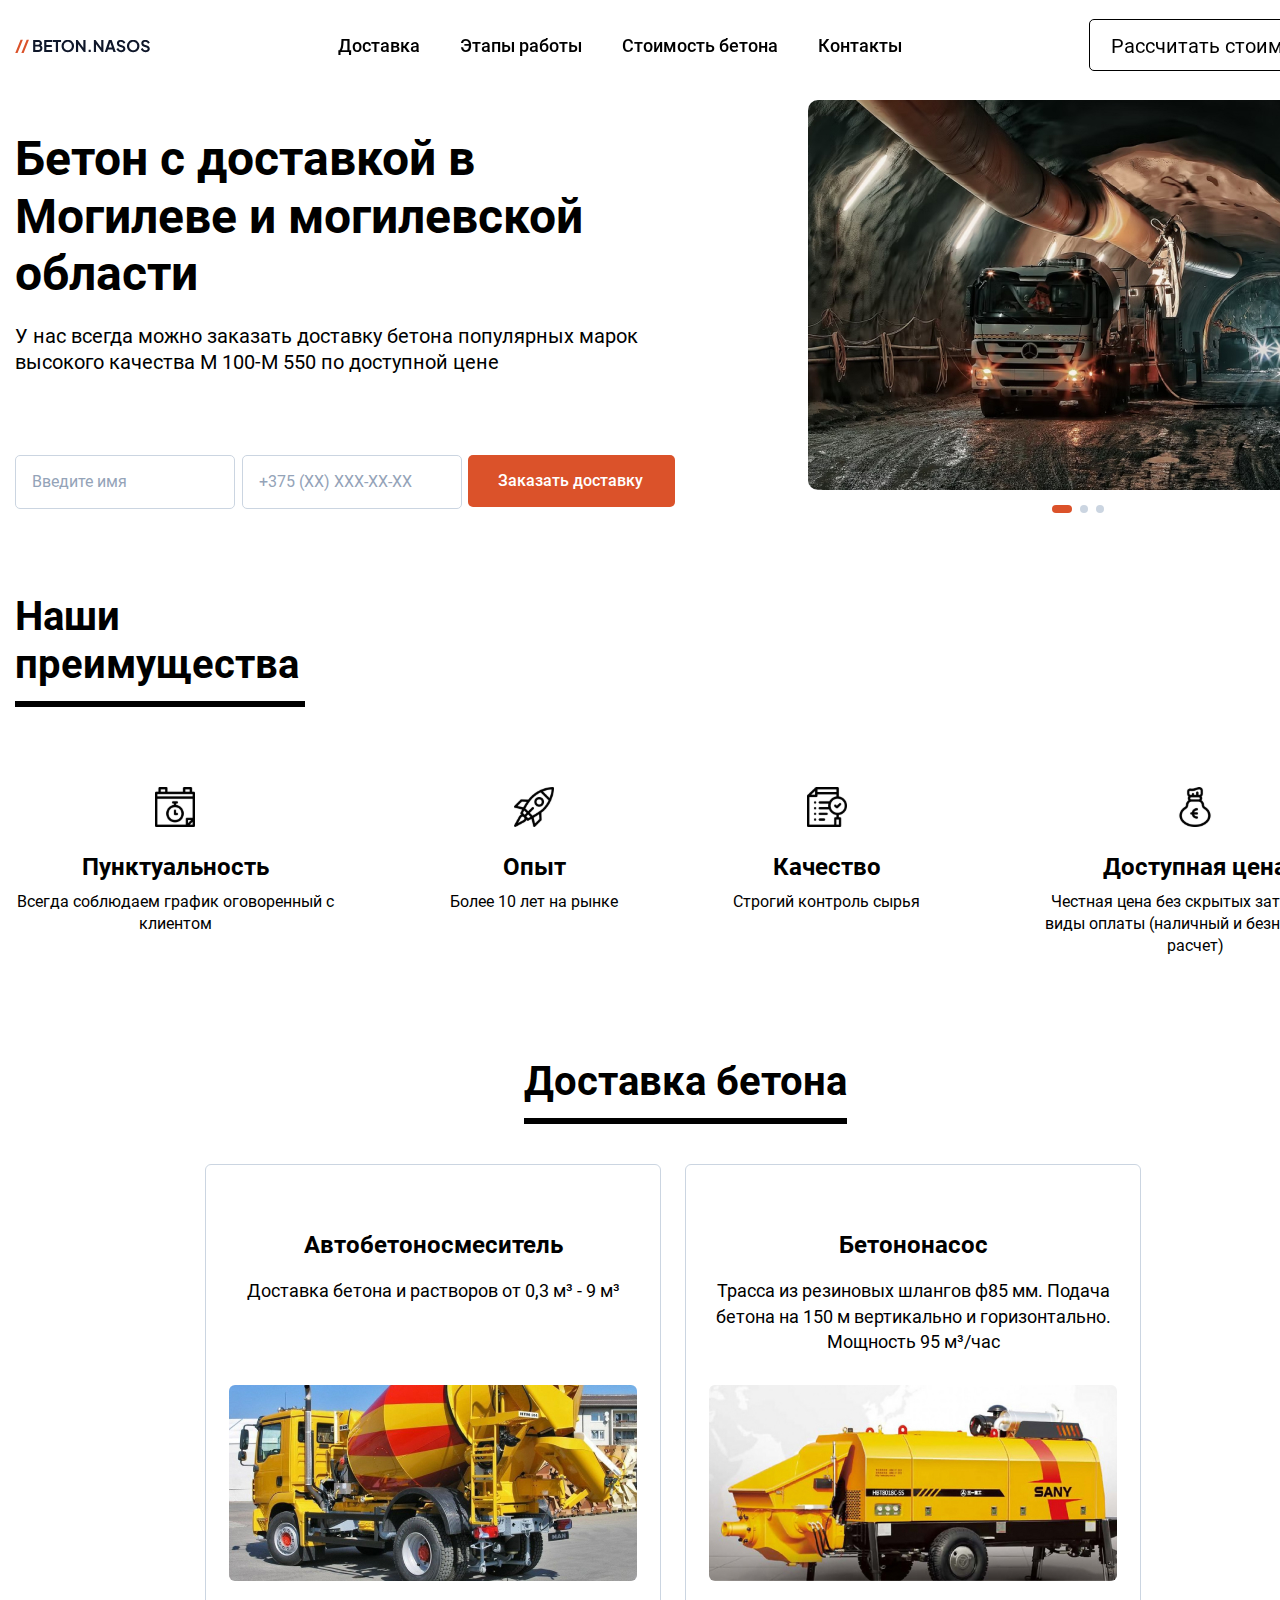
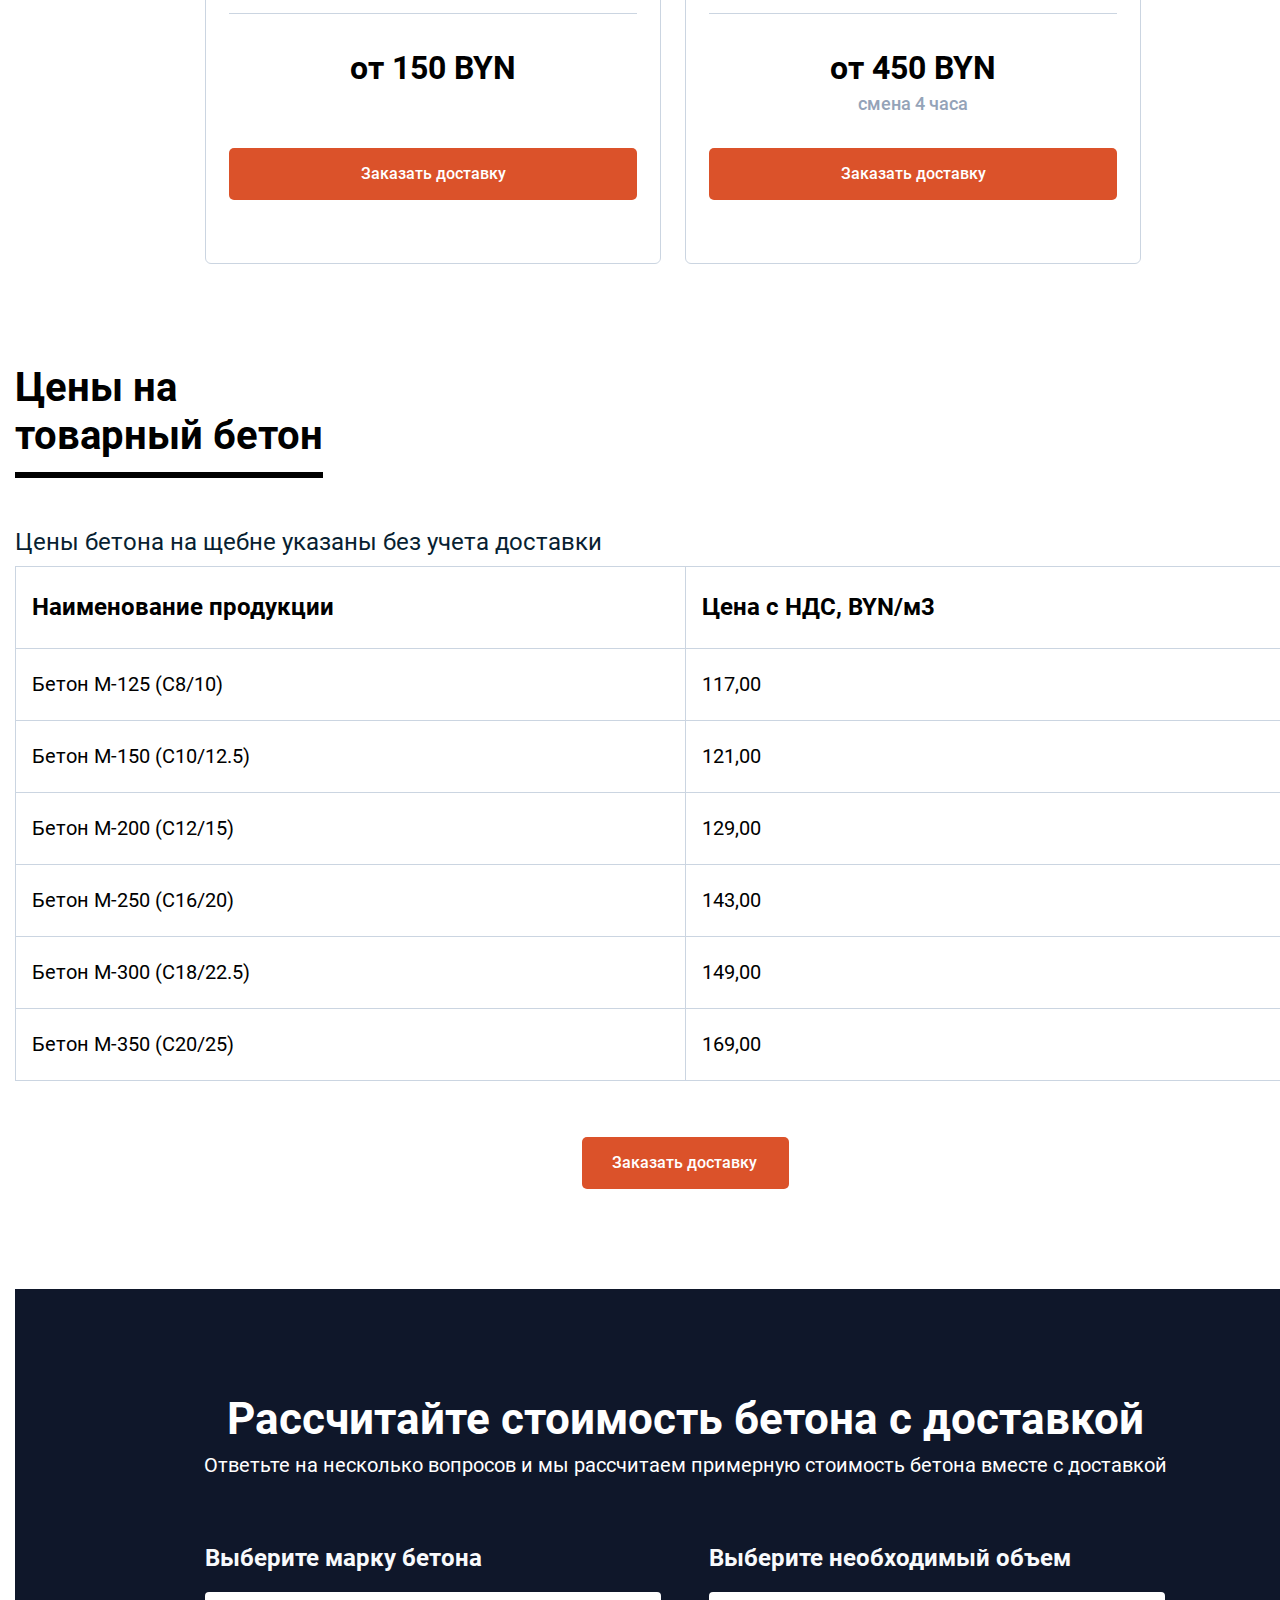
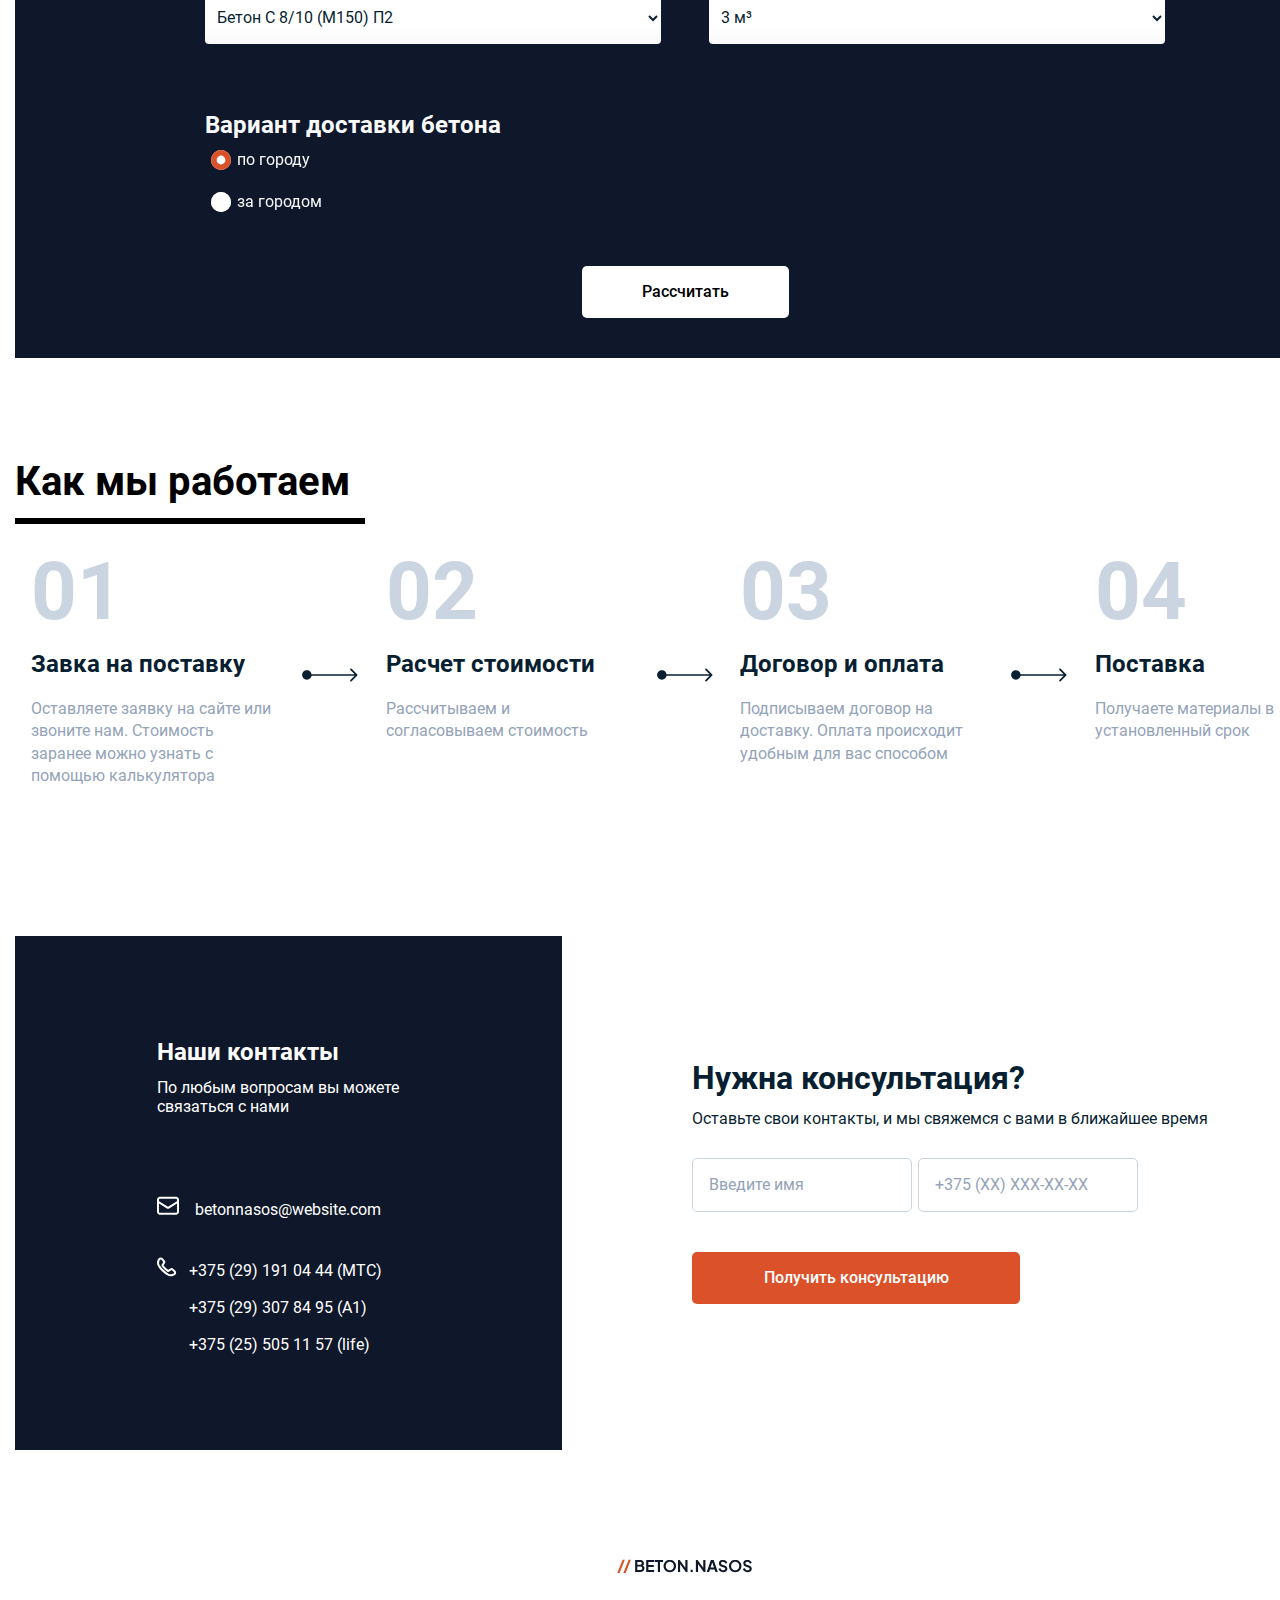
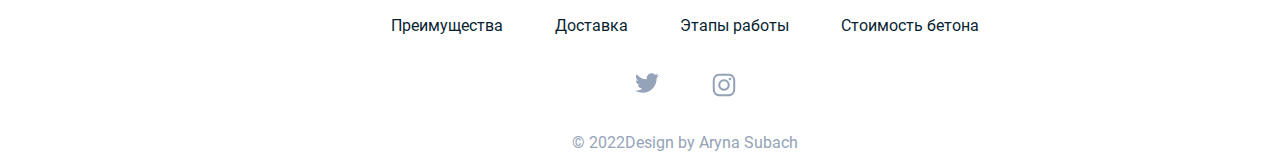
==== index.html @ 1eb729f5 "qwe" ====
<!DOCTYPE html>
<html lang="en">

<head>
    <meta charset="UTF-8">
    <meta http-equiv="X-UA-Compatible" content="IE=edge">
    <meta name="viewport" content="width=1370">
    <title>Бетон насос</title>
    <link rel="stylesheet" href="./css/reset.css">
    <link rel="stylesheet" href="./css/base.css">
    <link rel="stylesheet" href="./css/blocks/header.css">
    <link rel="stylesheet" href="./css/blocks/home.css">
    <link rel="stylesheet" href="./css/blocks/benefits.css">
    <link rel="stylesheet" href="./css/blocks/delivery.css">
    <link rel="stylesheet" href="./css/blocks/price_table.css">
    <link rel="stylesheet" href="./css/blocks/calculator.css">
    <link rel="stylesheet" href="./css/blocks/how_we_work.css">
    <link rel="stylesheet" href="./css/blocks/consultation.css">
    <link rel="stylesheet" href="./css/blocks/footer.css">
    <link rel="stylesheet" href="./css/blocks/base.css">
    <link rel="stylesheet" href="./css/fonts/Roboto/stylesheet.css">
</head>

<body>
    <header class="header">
        <div class="container">
            <div class="header-row">
                <div class="header-logo"><img src="./img/Logo.svg" alt="Logo"></div>
                <nav class="header-nav">
                    <ul>
                        <li><a href="#delivery">Доставка</a></li>
                        <li><a href="#how_we_work">Этапы работы</a></li>
                        <li><a href="#price_table-info">Стоимость бетона</a></li>
                        <li><a href="#consultation">Контакты</a></li>
                    </ul>
                </nav>
                <div class="home-action">
                    <a href="#calculator" class="action-header-calc-btn">Рассчитать стоимость</a>
                </div>
            </div>
        </div>
    </header>

    <main>
        <section class="home" id="home">
            <div class="container">
                <div class="home-content">
                    <div class="home-info">
                        <h1 class="home-heading">Бетон с доставкой в Могилеве и могилевской области</h1>
                        <div class="home-text">
                            <p>У нас всегда можно заказать доставку бетона популярных марок высокого качества М
                                100-М
                                550 по доступной цене</p>
                        </div>
                        <div class="home-actions">
                            <input class="home-action home-action-input" id="home-name" type="text"
                                placeholder="Введите имя">
                            <input class="home-action home-action-input" id="home-phone" type="text"
                                placeholder="+375 (XX) XXX-XX-XX">
                            <div class="home-action home-action-btn" id="home-action-btn">Заказать доставку</div>
                        </div>
                    </div>
                    <div class="home-slider">
                        <img src="/img/slider/slider1.jpg" class="slider-content" alt="Слайдер 1">
                        <div class="slider-buttons">
                            <span class="slider-button-active"></span>
                            <span class="slider-button"></span>
                            <span class="slider-button"></span>
                        </div>
                    </div>
                </div>
            </div>
        </section>

        <section class="benefits" id="benefits">
            <div class="container">
                <h1 class="benefits-header">Наши преимущества</h1>
                <div class="benefits-content">
                    <div class="benefits-content-element">
                        <div class="benefits-content-element-img"><img src="/img/benefits/punctuality.svg"
                                alt="Пунктуальность"></div>
                        <div class="benefits-content-element-header">Пунктуальность</div>
                        <div class="benefits-content-element-description">Всегда соблюдаем график оговоренный с
                            клиентом
                        </div>
                    </div>
                    <div class="benefits-content-element">
                        <div class="benefits-content-element-img"><img src="/img/benefits/experience.svg" alt="Опыт">
                        </div>
                        <div class="benefits-content-element-header">Опыт</div>
                        <div class="benefits-content-element-description">Более 10 лет на рынке</div>
                    </div>
                    <div class="benefits-content-element">
                        <div class="benefits-content-element-img"><img src="/img/benefits/quality.svg" alt="Качество">
                        </div>
                        <div class="benefits-content-element-header">Качество</div>
                        <div class="benefits-content-element-description">Строгий контроль сырья</div>
                    </div>
                    <div class="benefits-content-element">
                        <div class="benefits-content-element-img"><img src="/img/benefits/good_price.svg"
                                alt="Доступная цена"></div>
                        <div class="benefits-content-element-header">Доступная цена</div>
                        <div class="benefits-content-element-description">Честная цена без скрытых затрат. Все виды
                            оплаты (наличный и безналичный расчет)</div>
                    </div>
                </div>

            </div>
        </section>

        <section class="delivery" id="delivery">
            <div class="container">
                <div class="delivery-wrapper">
                    <h1 class="delivery-header">
                        Доставка бетона
                    </h1>
                    <div class="delivery-content">
                        <div class="delivery-content-item">
                            <div class="delivery-content-header">Автобетоносмеситель</div>
                            <div class="delivery-content-description">
                                <p>Доставка бетона и растворов от 0,3 м³ - 9 м³</p>
                            </div>
                            <img class="delivery-content-image" src="/img/delivery/delivery2.jpg" alt="Доставка 1">
                            <span class="delivery-content-separator"></span>
                            <div class="delivery-content-price">от 150 BYN</div>
                            <div class="delivery-content-price-description"></div>
                            <div class="delivery-content-action-btn neworder">Заказать доставку</div>
                        </div>
                        <div class="delivery-content-item">
                            <div class="delivery-content-header">Бетононасос</div>
                            <div class="delivery-content-description">
                                <p>Трасса из резиновых шлангов ф85 мм. Подача бетона
                                    на 150 м вертикально и горизонтально. Мощность 95 м³/час</p>
                            </div>
                            <img class="delivery-content-image" src="/img/delivery/delivery1.jpg" alt="Доставка 2">

                            <div class="delivery-content-separator"></div>
                            <div class="delivery-content-price">от 450 BYN</div>
                            <div class="delivery-content-price-description">смена 4 часа</div>
                            <div class="delivery-content-action-btn neworder">Заказать доставку</div>
                        </div>
                    </div>
                </div>
            </div>
        </section>

        <section class="price_table-info" id="price_table-info">
            <div class="container">
                <h1 class="price_table-header">
                    Цены на товарный бетон
                </h1>
                <div class="price_table-desc">Цены бетона на щебне указаны без учета доставки</div>
                <table class="price_table">
                    <thead>
                        <th class="price_table-th">
                            Наименование продукции
                        </th>
                        <th class="price_table-th">
                            Цена с НДС, BYN/м3
                        </th>
                    </thead>
                    <tbody>
                        <tr>
                            <td class="price_table-td">
                                Бетон М-125 (С8/10)
                            </td>
                            <td class="price_table-td">
                                117,00
                            </td>
                        </tr>
                        <tr>
                            <td class="price_table-td">
                                Бетон М-150 (С10/12.5)
                            </td>
                            <td class="price_table-td">
                                121,00
                            </td>
                        </tr>
                        <tr>
                            <td class="price_table-td">
                                Бетон М-200 (С12/15)
                            </td>
                            <td class="price_table-td">
                                129,00
                            </td>
                        </tr>
                        <tr>
                            <td class="price_table-td">
                                Бетон М-250 (С16/20)
                            </td>
                            <td class="price_table-td">
                                143,00
                            </td>
                        </tr>
                        <tr>
                            <td class="price_table-td">
                                Бетон М-300 (С18/22.5)
                            </td>
                            <td class="price_table-td">
                                149,00
                            </td>
                        </tr>
                        <tr>
                            <td class="price_table-td">
                                Бетон М-350 (С20/25)
                            </td>
                            <td class="price_table-td">
                                169,00
                            </td>
                        </tr>
                    </tbody>
                </table>

                <div style="display: flex; justify-content: center; padding-top: 56px;">
                    <div class="home-action home-action-btn neworder">Заказать доставку</div>
                </div>
            </div>
        </section>

        <section class="calculator" id="calculator">
            <div class="container">
                <div class="calculator-content">
                    <div class="calculator-header">
                        <p>Рассчитайте стоимость бетона с доставкой</p>
                    </div>
                    <div class="calculator-header-description">
                        <p>Ответьте на несколько вопросов и мы рассчитаем примерную стоимость бетона вместе с
                            доставкой
                        </p>
                    </div>
                    <div class="calculator-params">
                        <div class="calculator-select-params">
                            <div class="calculator-beton-mark-param">
                                <p class="calculator-param-select-header">Выберите марку бетона</p>
                                <select id="select-beton-mark">
                                    <option value="117">Бетон С 8/10 (М150) П2</option>
                                    <option value="121">Бетон С 8/10 (М150) П3</option>
                                    <option value="129">Бетон С 12/15 (М200) П2</option>
                                    <option value="143">Бетон С 12/15 (М200) П3</option>
                                    <option value="149">Бетон С 16/20 (М250) П2</option>
                                    <option value="169">Бетон С 16/20 (М250) П3</option>
                                </select>
                            </div>
                            <div class="calculator-volume-param">
                                <p class="calculator-param-select-header">Выберите необходимый объем </p>
                                <select id="select-volume">
                                    <option value="3">3 м³</option>
                                    <option value="4">4 м³</option>
                                    <option value="5">5 м³</option>
                                    <option value="6">6 м³</option>
                                    <option value="7">7 м³</option>
                                    <option value="8">8 м³</option>
                                </select>
                            </div>
                        </div>
                        <div class="calculator-delivery-variant-param">
                            <p class="calculator-param-select-header" style="padding-bottom: 0px !important;">
                                Вариант доставки бетона </p>
                            <label>
                                <input type="radio" name="radio" checked id="incity-radio" />
                                <span>по городу</span>
                            </label>
                            <div class="outcity-delivery">
                                <label>
                                    <input type="radio" name="radio" id="outcity-radio" />
                                    <span>за городом</span>
                                </label>
                                <div id="outcity" class="outcity">
                                    <div>
                                        <input class="delivery-params-input" type="text" id="outcity-range"
                                            placeholder="в цифрах">
                                    </div>
                                    <div>
                                        <p style="padding-top: 5px; padding-left: 5px;">Расстояние от города (км)</p>
                                    </div>
                                </div>
                            </div>

                            <div
                                style="display: flex; justify-content: center; padding-top: 40px; padding-bottom: 40px;">
                                <div class="calculate-action-btn" id="calculate-btn">Рассчитать</div>
                            </div>
                        </div>
                    </div>
                </div>
            </div>
        </section>


        <section class="how_we_work" id="how_we_work">
            <div class="container">
                <h1 class="how_we_work-header">
                    Как мы работаем
                </h1>
                <div class="how_we_work-content">
                    <div class="how_we_work-element">
                        <div class="how_we_work-element-header">01</div>
                        <div class="how_we_work-element-title">Завка на поставку</div>
                        <div class="how_we_work-element-description">Оставляете заявку на сайте или звоните нам.
                            Стоимость заранее можно узнать с помощью калькулятора</div>
                    </div>
                    <div class="arrow">
                        <img src="./img/arrow.svg" alt="arrow">
                    </div>
                    <div class="how_we_work-element">
                        <div class="how_we_work-element-header">02</div>
                        <div class="how_we_work-element-title">Расчет стоимости</div>
                        <div class="how_we_work-element-description">Рассчитываем и согласовываем стоимость</div>
                    </div>
                    <div class="arrow">
                        <img src="./img/arrow.svg" alt="arrow">
                    </div>
                    <div class="how_we_work-element">
                        <div class="how_we_work-element-header">03</div>
                        <div class="how_we_work-element-title">Договор и оплата</div>
                        <div class="how_we_work-element-description">Подписываем договор на доставку. Оплата
                            происходит
                            удобным для вас способом</div>
                    </div>
                    <div class="arrow">
                        <img src="./img/arrow.svg" alt="arrow">
                    </div>
                    <div class="how_we_work-element">
                        <div class="how_we_work-element-header">04</div>
                        <div class="how_we_work-element-title">Поставка</div>
                        <div class="how_we_work-element-description">Получаете материалы в установленный срок</div>
                    </div>
                </div>
            </div>
        </section>
        <section class="consultation" id="consultation">
            <div class="container">
                <div class="consultation-content">
                    <div class="consultation-contancts-wrapper">
                        <div class="consultation-contancts">
                            <div class="consultation-contancts-header">
                                Наши контакты
                            </div>
                            <div class="consultation-contancts-description">
                                По любым вопросам вы можете связаться с нами
                            </div>
                            <div class="consultation-contancts-email">
                                <img src="./img/mail.svg" alt="email" style="padding-right: 12px;">
                                <a href="mailto:betonnasos@website.com">betonnasos@website.com</a>
                            </div>
                            <div class="consultation-contancts-phones">
                                <div class="consultation-contancts-phone-symbol">
                                    <img src="./img/phone.svg" alt="phone">
                                </div>
                                <div class="consultation-contancts-phone-numbers">
                                    <div class="consultation-contancts-phone">
                                        <a href="tel:+375291910444">
                                            +375 (29) 191 04 44 (МТС)
                                        </a>
                                    </div>
                                    <div class="consultation-contancts-phone">
                                        <a href="tel:+375293078495">
                                            +375 (29) 307 84 95 (А1)
                                        </a>
                                    </div>
                                    <div class="consultation-contancts-phone">
                                        <a href="tel:+375295051157">
                                            +375 (25) 505 11 57 (life)
                                        </a>
                                    </div>
                                </div>
                            </div>
                        </div>
                    </div>
                    <div class="consulation-ask-wrapper">
                        <div class="consulation-ask">
                            <div class="consulation-ask-header">Нужна консультация?</div>
                            <div class="consulation-ask-description">Оставьте свои контакты, и мы свяжемся с вами в
                                ближайшее время</div>
                            <div class="consulation-ask-inputs">
                                <input class="home-action home-action-input" style="margin-right: 6px;" type="text"
                                    placeholder="Введите имя" id="consultation-name">
                                <input class="home-action home-action-input" type="text"
                                    placeholder="+375 (XX) XXX-XX-XX" id="consultation-phone">
                            </div>
                            <div class="consulation-ask-action-btn" id="consultation-action-btn">Получить консультацию
                            </div>
                        </div>
                    </div>
                </div>
            </div>
        </section>
    </main>

    <footer>
        <div class="container">
            <div class="footer-content">
                <div class="footer-logo" style="cursor: pointer;">
                    <a href="#home"><img src="./img/Logo.svg" alt="Logo"></a>
                </div>
                <div class="footer-links">
                    <span class="footer-link">
                        <a href="#benefits">Преимущества</a>
                    </span>
                    <span class="footer-link">
                        <a href="#delivery">Доставка</a>
                    </span>
                    <span class="footer-link">
                        <a href="#how_we_work">Этапы работы</a>
                    </span>
                    <span class="footer-link" style="padding-right: 0px !important">
                        <a href="#price_table-info">Стоимость бетона</a>
                    </span>
                </div>
                <div class="footer-media">

                    <img src="./img/twitter.svg" style="padding-right: 48px;cursor: pointer;" alt="twitter">
                    <a target="_blank" rel="noopener noreferrer"
                        href="https://www.instagram.com/beton_nasos_mogilev_region/">
                        <img src="./img/insta.svg" alt="insta" style="cursor: pointer;">
                    </a>
                </div>
                <div class="footer-author" style="cursor: pointer;">
                    <a target="_blank" rel="noopener noreferrer" href="https://www.behance.net/arinasubach">
                        © 2022Design by Aryna Subach
                    </a>
                </div>
            </div>
        </div>
    </footer>
    <div id="calculationModal" class="modal">
        <div class="calculation-modal-content-wrapper">
            <span class="closeCalc">&times;</span>
            <div class="calculation-modal-content">
                <div class="calculation-modal-content-header">
                    Результат
                </div>
                <div class="calculation-modal-content-description">
                    Здесь будет указана примерная стоимость бетона с доставкой
                </div>
                <div class="calculation-modal-content-type">
                    <span class="modal-label">
                        Вид:
                    </span>
                    <span id="beton-type" class="modal-label-value">

                    </span>
                </div>
                <div class="calculation-modal-content-volume">

                    <span class="modal-label">
                        Объем:
                    </span>
                    <span id="beton-volume" class="modal-label-value">

                    </span>
                </div>
                <div class="calculation-modal-content-range" id="modal-range-div">

                    <span class="modal-label">
                        Расстояние:
                    </span>
                    <span id="beton-range" class="modal-label-value">

                    </span>
                </div>
                <div class="calculation-modal-content-price">
                    <span class="modal-label-price">
                        Стоимость:
                    </span>
                    <span id="beton-price" class="modal-label-price-value">

                    </span>
                </div>
                <div class="calculation-modal-content-description">
                    Чтобы узнать точную стоимость можете оставить номер телефона и мы позже свяжемся с вами
                </div>
                <div class="calculation-modal-content-input">
                    <div class="calculation-modal-content-input-label">
                        Укажите ваше имя *
                    </div>
                    <input class="home-action home-action-input" id="calculation-modal-name"
                        style="width: 100%; margin-top: 4px;" type="text" placeholder="Введите имя">
                </div>
                <div class="calculation-modal-content-input">
                    <div class="calculation-modal-content-input-label">
                        Укажите номер телефона для связи *
                    </div>
                    <input class="home-action home-action-input" id="calculation-modal-phone"
                        style="width: 100%; margin-top: 4px;" type="text" placeholder="+375 (XX) XXX-XX-XX">
                </div>
                <div class="consulation-ask-action-btn" style="width: 100%; margin-top: 24px;" id="send-calc">Отправить
                </div>
            </div>
        </div>
    </div>

    <div id="orderSend" class="modal">
        <div class="order-send-content-wrapper">
            <span class="closeCalc">&times;</span>
            <div class="order-send-content">
                <div class="order-send-content-header">Заявка отправлена</div>
                <div class="order-send-content-descripion">С вами свяжется оператор и более подробно обсудит детали
                    доставки и стоимость.</div>
                <div class="consulation-ask-action-btn" style="width: 100%; margin-top: 46px;"
                    id="go-to-main-order-send-btn">Перейти на главную</div>

            </div>
        </div>
    </div>


    <div id="newOrder" class="modal">
        <div class="new-order-content-wrapper">
            <span class="closeCalc">&times;</span>
            <div class="new-order-content">
                <div class="order-send-content-header">
                    Заказать доставку
                </div>
                <div class="order-send-content-descripion">
                    Укажите как с вами связаться. Оператор позвонит и сориентирует по цене и времени доставки
                </div>
                <div class="calculation-modal-content-input">
                    <div class="calculation-modal-content-input-label">
                        Укажите ваше имя *
                    </div>
                    <input class="home-action home-action-input" id="new-order-name"
                        style="width: 100%; margin-top: 4px;" type="text" placeholder="Имя">
                </div>
                <div class="calculation-modal-content-input">
                    <div class="calculation-modal-content-input-label">
                        Укажите номер телефона для связи *
                    </div>
                    <input class="home-action home-action-input" id="new-order-phone" 
                        style="width: 100%; margin-top: 4px;" type="text" placeholder="+375 (XX) XXX-XX-XX">
                </div>
                <div class="consulation-ask-action-btn" style="width: 100%; margin-top: 24px;" id="send-new-order">
                    Отправить
                </div>
            </div>
        </div>
    </div>
</body>

</html>

<script>

    var modal = document.getElementById("calculationModal");
    var orderSendModal = document.getElementById("orderSend");
    var newOrderModal = document.getElementById("newOrder");
    var outcityDiv = document.getElementById("outcity");
    var outcityRadio = document.getElementById("outcity-radio");
    var incityRadio = document.getElementById("incity-radio");
    var calculateBtn = document.getElementById("calculate-btn");
    var sendCalcBtn = document.getElementById("send-calc");
    var orderSendBtn = document.getElementById("go-to-main-order-send-btn");
    var newOrderBtn = document.getElementById("send-new-order");
    var homeActionBtn = document.getElementById("home-action-btn");
    var consultationActionBtn = document.getElementById("consultation-action-btn");
    const PRICE_PER_KM = 2;

    calculateBtn.addEventListener('click', function () {
        calculate();
    })

    sendCalcBtn.addEventListener('click', function () {
        sendCalc();
    })

    homeActionBtn.addEventListener('click', function () {
        var name = document.getElementById("home-name");
        var phone = document.getElementById("home-phone");
        console.log(name.value);
        console.log(phone.value);
        //TODO send req
        if (checkFieldValid(name) && checkFieldValid(phone)) {
            orderSendModal.style.display = "block";
        }
    })

    consultationActionBtn.addEventListener('click', function () {
        var name = document.getElementById("consultation-name");
        var phone = document.getElementById("consultation-phone");
        console.log(name.value);
        console.log(phone.value);
        //TODO send req
        if (checkFieldValid(name) && checkFieldValid(phone)) {
            orderSendModal.style.display = "block";
        }
    })

    newOrderBtn.addEventListener('click', function () {
        var name = document.getElementById("new-order-name");
        var phone = document.getElementById("new-order-phone");
        console.log(name.value);
        console.log(phone.value);
        //TODO send req
        if (checkFieldValid(name) && checkFieldValid(phone)) {
            newOrderModal.style.display = "none";
            orderSendModal.style.display = "block";
        }
    })

    orderSendBtn.onclick = function () {
        orderSendModal.style.display = "none";
    }

    outcityRadio.addEventListener('change', function () {
        outcityDiv.classList.remove('outcity');
        outcityDiv.classList.add('outcity-enabled');
    })
    incityRadio.addEventListener('change', function () {
        outcityDiv.classList.add('outcity');
        outcityDiv.classList.remove('outcity-enabled');
    })

    function checkFieldValid(field) {
        if (field && field.value !== "") {
            field.style.borderColor = "#CBD5E1";
            return true;
        } else {
            field.style.borderColor = "red";
            return false;
        }
    }

    function calculate() {
        var selectBetonMark = document.getElementById("select-beton-mark");
        var selectVolume = document.getElementById("select-volume");
        var spanType = document.getElementById("beton-type");
        var spanVolume = document.getElementById("beton-volume");
        var spanRange = document.getElementById("beton-range");
        var spanPrice = document.getElementById("beton-price");
        var rangeDiv = document.getElementById("modal-range-div");
        rangeDiv.style.display = "none";
        var cost = selectBetonMark.value * selectVolume.value;
        if (outcityRadio.checked) {
            var outcityRange = document.getElementById("outcity-range");
            if (outcityRange && outcityRange.value !== "") {
                cost += outcityRange.value * PRICE_PER_KM;
                rangeDiv.style.display = "block";
                spanRange.innerHTML = outcityRange.value + " км";
            }
        }
        spanType.innerHTML = selectBetonMark.options[selectBetonMark.selectedIndex].text;
        spanVolume.innerHTML = selectVolume.options[selectVolume.selectedIndex].text;
        spanPrice.innerHTML = cost + " BYN";
        modal.style.display = "block";
    }

    function sendCalc() {
        var name = document.getElementById("calculation-modal-name");
        var phone = document.getElementById("calculation-modal-phone");
        console.log(name.value);
        console.log(phone.value);
        //TODO SEND REQ
        if (checkFieldValid(name) && checkFieldValid(phone)) {
            modal.style.display = "none";
            orderSendModal.style.display = "block";
        }
    }

    var newOrders = document.getElementsByClassName("neworder");
    Array.prototype.slice.call(newOrders).forEach(span => {
        span.addEventListener('click', function () {
            newOrderModal.style.display = "block";
        })
    });

    var spans = document.getElementsByClassName("closeCalc");
    Array.prototype.slice.call(spans).forEach(span => {
        span.addEventListener('click', function () {
            modal.style.display = "none";
            orderSendModal.style.display = "none";
            newOrderModal.style.display = "none";
        })
    });

    window.onclick = function (event) {
        if (event.target == modal) {
            modal.style.display = "none";
        }
        if (event.target == orderSendModal) {
            orderSendModal.style.display = "none";
        }
        if (event.target == newOrderModal) {
            newOrderModal.style.display = "none";
        }
    }


</script>
---- css/base.css ----
@media (max-width: 767px) {

    /* .container {
        width: 767px;
    } */
}

body {
    font-family: 'Roboto', sans-serif;
    font-weight: 400;
    font-size: 20px;
    color: black;
}

.none {
    display: none ! important;
}

.visually-hidden {
    position: absolute;
    opacity: 0;
    visibility: hidden;
    width: 0px;
    height: 0px;
    display: block;
    margin-left: -10000px;
    background: transparent;
    font-size: 0;
}

.container {
    width: 1370px;
    padding-left: 15px;
    padding-right: 15px;
    margin-left: auto;
    margin-right: auto;
}
---- css/blocks/header.css ----
@media (max-width: 767px) {

    /* .header-nav {
        display: none;
    } */
}

.header {
    padding-top: 19px;
    padding-bottom: 19px;
    position: fixed;
    width: 100%;
    background-color: white;
    top: 0;
    left: 0;
}

.header-row {
    display: flex;
    align-items: center;
    justify-content: space-between;
}

.header-nav {
    font-weight: 500;
    font-size: 18px;
}

.header-nav ul {
    display: flex;
}

.header-nav li:not(:last-child) {
    margin-right: 40px;
}

.header-nav a {
    transition: color 0.2s ease;
}

.header-nav a:hover {
    padding-bottom: 2px;
    color: #DB522A;
    border-bottom: 2px solid #DB522A;
}

.header-action {
    font-weight: 500;
    font-size: 16px;
}

.action-header-calc-btn,
a.action-header-calc-btn {
    display: inline-block;
    height: 52px;
    line-height: 20px;
    padding-left: 21px;
    padding-right: 21px;
    padding-top: 16px;
    padding-bottom: 16px;
    border: 1px solid black;
    border-radius: 5px;
    transition: color 0.2s ease;
}

.action-header-calc-btn:hover,
a.action-header-calc-btn:hover {
    color: #DB522A;
    border: 1px solid #DB522A;
    cursor: pointer;
}
---- css/blocks/home.css ----
@media only screen and (max-width: 767px) {

    .home-content {
        flex-direction: column;
    }
    .slider-content {
        width: 100%;
    }

    
  }

.home {
    height: 413px;
    margin-top: 100px;
}

.home-content {
    display: flex;
    justify-content: space-between;
}

.home-info {
    margin-top: 30px;
    max-width: 660px;
}

.home-heading {
    font-weight: 700;
    font-size: 48px;
    line-height: 120%;
}

.home-text {
    padding-top: 20px;
    font-weight: 400;
    font-size: 20px;
    line-height: 26px;
}

.home-action-btn {
    font-weight: 500;
    font-size: 16px;
    line-height: 20px;
    padding-top: 16px;
    padding-bottom: 16px;
    padding-left: 30px;
    padding-right: 30px;
    color: white;
    background-color: #DB522A;
    border-radius: 5px;
    width: 207px;
    height: 52px;
    cursor: pointer;
}

.home-action {
    padding-right: 8px;
}

.home-actions {
    padding-top: 80px;
    display: flex;
    justify-content: space-between;
}

input.home-action-input {
    border: 1px solid #CBD5E1;
    width: 220px;
    border-radius: 5px;
    padding-left: 16px;
    padding-top: 14px;
    padding-bottom: 14px;
    font-weight: 400;
    font-size: 16px;
    line-height: 24px;
    color: black;
}

input.home-action-input::placeholder {
    color: #94A3B8;
}

.home-slider {
    display: flex;
    flex-direction: column;
}

.slider-buttons {
    padding-top: 15px;
    display: flex;
    flex-direction: row;
    align-items: center;
    justify-content: center;
}

.slider-button-active {
    margin-right: 8px;
    height: 8px;
    width: 20px;
    background-color: #DB522A;
    border-radius: 6px;
}

.slider-button {
    margin-right: 8px;
    height: 8px;
    width: 8px;
    background-color: #CBD5E1;
    border-radius: 50%;
}

.slider-content {
    height: 390px;
    max-width: 100%;
    border-radius: 10px;
}
---- css/blocks/benefits.css ----
.benefits {
    padding-top: 80px;
}

.benefits-header {
    font-weight: 700;
    font-size: 40px;
    line-height: 120%;
    padding-bottom: 12px;
    border-bottom: 6px solid;
    max-width: 290px;
}

.benefits-content {
    display: flex;
    justify-content: space-between;
    padding-top: 80px;
}

.benefits-content-element {
    max-width: 320px;
    display: flex;
    flex-direction: column;
    align-items: center;
}

.benefits-content-element-img {
    width: 40px;
    height: 40px;
}

.benefits-content-element-header {
    padding-top: 24px;
    font-weight: 700;
    font-size: 24px;
    line-height: 140%;
}

.benefits-content-element-description {
    padding-top: 6px;
    font-weight: 400;
    font-size: 16px;
    line-height: 140%;
    text-align: center;
}
---- css/blocks/delivery.css ----
.delivery {
    padding-top: 100px;
}

.delivery-header {
    font-weight: 700;
    font-size: 40px;
    line-height: 120%;
    padding-bottom: 12px;
    border-bottom: 6px solid;
    max-width: 325px;
}

.delivery-wrapper {
    display: flex;
    flex-direction: column;
    align-items: center;
    justify-content: center;
}

.delivery-content {
    padding-top: 40px;
    display: flex;
    flex-direction: row;
    justify-content: space-between;
}

.delivery-content-item {
    display: flex;
    flex-direction: column;
    align-items: center;
    width: 456px;
    height: 700px;
    border: 1px solid #CBD5E1;
    border-radius: 6px;
    margin-right: 24px;
}

.delivery-content-header {
    padding-top: 64px;
    font-weight: 700;
    font-size: 24px;
    line-height: 140%;
    text-align: center;
    padding-bottom: 16px;
}

.delivery-content-description {
    font-weight: 400;
    font-size: 18px;
    line-height: 140%;
    width: 408px;
    height: 75px;
    text-align: center;
}

.delivery-content-image {
    margin-top: 32px;
    max-width: 408px;
    height: 196px;
    border-radius: 6px;
}

.delivery-content-separator {
    margin-top: 32px;
    width: 408px;
    height: 1px;
    background-color: #CBD5E1;
}

.delivery-content-price {
    padding-top: 32px;
    font-weight: 700;
    font-size: 32px;
    line-height: 140%;
    /* identical to box height, or 45px */

    text-align: center;

}

.delivery-content-price-description {
    width: 408px;
    height: 25px;

    font-family: 'Roboto';
    font-style: normal;
    font-weight: 500;
    font-size: 18px;
    line-height: 140%;

    text-align: center;

    color: #94A3B8;
    margin-bottom: 32px;
}

.delivery-content-action-btn {
    font-weight: 500;
    font-size: 16px;
    line-height: 20px;
    padding-top: 16px;
    padding-bottom: 16px;
    padding-left: 30px;
    padding-right: 30px;
    text-align: center;
    color: white;
    background-color: #DB522A;
    border-radius: 5px;
    width: 408px;
    height: 52px;
    cursor: pointer;
}
---- css/blocks/price_table.css ----
.price_table-info {
    padding-top: 100px;
}

.price_table-header {
    font-weight: 700;
    font-size: 40px;
    line-height: 120%;
    padding-bottom: 12px;
    border-bottom: 6px solid;
    max-width: 308px;
}

.price_table {
    table-layout: fixex;
    width: 1340px;
}

table,
th,
td {
    border: 1px solid #CBD5E1;
    border-collapse: collapse;
}

.price_table-td {
    font-weight: 400;
    font-size: 20px;
    line-height: 23px;
    padding-left: 16px;
    padding-top: 24px;
    padding-bottom: 24px;
}

.price_table-th {
    font-weight: 700;
    font-size: 24px;
    line-height: 140%;
    padding-left: 16px;
    padding-top: 24px;
    padding-bottom: 24px;
    text-align: left;
    width: 50%;
}

.price_table-desc {
    font-family: 'Roboto';
    font-style: normal;
    font-weight: 400;
    font-size: 24px;
    line-height: 28px;
    color: #081F32;
    padding-top: 50px;
    padding-bottom: 10px;
}
---- css/blocks/calculator.css ----
.calculator {
    padding-top: 100px;
}

.calculator-content {
    width: 1340px;
    background-color: #0F172A;
    ;
    display: flex;
    justify-content: center;
    align-items: center;
    flex-direction: column;
}

.calculator-header {
    font-family: 'Roboto';
    font-style: normal;
    font-weight: 700;
    font-size: 44px;
    line-height: 140%;
    color: #FFFFFF;
    padding-top: 100px;
}

.calculator-header-description {
    font-family: 'Roboto';
    font-style: normal;
    font-weight: 400;
    font-size: 20px;
    line-height: 140%;
    color: #FFFFFF;
}

.calculator-params {
    display: flex;
    flex-direction: column;
}

.calculator-select-params {
    display: flex;
    flex-direction: row;
    padding-top: 63px;
}

.calculator-beton-mark-param {
    padding-right: 48px;
}

.calculator-params select {
    width: 456px;
    height: 52px;
    border: 1px solid var(--select-border);
    border-radius: 4px;
    padding: 0.25em 0.5em;
    cursor: pointer;
    background-color: #fff;
    background-image: linear-gradient(to top, #f9f9f9, #fff 33%);
    font-family: 'Roboto';
    font-style: normal;
    font-weight: 400;
    font-size: 16px;
    line-height: 24px;
    /* identical to box height, or 150% */


    color: #081F32;
}

.calculator-param-select-header {
    font-family: 'Roboto';
    font-style: normal;
    font-weight: 700;
    font-size: 24px;
    line-height: 140%;
    color: #F8FAFC;
    padding-bottom: 16px;
}

.calculator-delivery-variant-param {
    padding-top: 65px;
    display: flex;
    flex-direction: column;
}

.calculator-delivery-variant-param label {
    display: flex;
    cursor: pointer;
    position: relative;
    overflow: hidden;
    margin-bottom: 0.375em;
    font-family: 'Roboto';
    font-style: normal;
    font-weight: 400;
    font-size: 16px;
    line-height: 24px;

    color: #F8FAFC;
}

.calculator-delivery-variant-param label input {
    position: absolute;
    left: -9999px;
}

.calculator-delivery-variant-param label input:checked+span:before {
    box-shadow: inset 0 0 0 0.35em #DB522A;
}

.calculator-delivery-variant-param label span {
    display: flex;
    align-items: center;
    padding: 0.375em 0.75em 0.375em 0.375em;
    border-radius: 99em;
    transition: 0.25s ease;
}

.calculator-delivery-variant-param label span:before {
    display: flex;
    flex-shrink: 0;
    content: "";
    background-color: #fff;
    width: 20px;
    height: 20px;
    border-radius: 50%;
    margin-right: 0.375em;
    transition: 0.25s ease;
    box-shadow: inset 0 0 0 0.125em white;
}

.outcity-delivery {
    display: flex;
    font-family: 'Roboto';
    font-style: normal;
    font-weight: 400;
    font-size: 14px;
    line-height: 24px;
    color: #F8FAFC;
}

input.delivery-params-input {
    border: 1px solid #CBD5E1;
    width: 130px;
    height: 35px;
    border-radius: 5px;
    padding-left: 16px;
    padding-top: 14px;
    padding-bottom: 14px;
    font-weight: 400;
    font-size: 16px;
    line-height: 24px;
    color: black;
}

.calculate-action-btn {
    font-weight: 500;
    font-size: 16px;
    line-height: 20px;
    padding-top: 16px;
    padding-bottom: 16px;
    padding-left: 30px;
    padding-right: 30px;
    text-align: center;
    color: black;
    background-color: white;
    border-radius: 5px;
    width: 207px;
    height: 52px;
    cursor: pointer;
}

.outcity {
    display: none;
}

.outcity-enabled {
    display: flex;
    flex-direction: row;
}
---- css/blocks/how_we_work.css ----
.how_we_work-header {
    font-weight: 700;
    font-size: 40px;
    line-height: 120%;
    padding-bottom: 12px;
    border-bottom: 6px solid;
    max-width: 350px;
}

.how_we_work {
    padding-top: 100px;
}

.how_we_work-content {
    display: flex;
    justify-content: space-between;
    align-items: center;
}

.how_we_work-element {
    display: flex;
    flex-direction: column;
    margin: 20px 16px 10px 16px;
    width: 275px;
    height: 282px;
}

.how_we_work-element-header {
    font-family: 'Roboto';
    font-style: normal;
    font-weight: 700;
    font-size: 80px;
    line-height: 120%;
    color: #CBD5E1;
    padding-bottom: 8px;
}

.how_we_work-element-title {
    font-family: 'Roboto';
    font-style: normal;
    font-weight: 700;
    font-size: 24px;
    line-height: 140%;
    color: #081F32;
    padding-bottom: 16px;
}

.how_we_work-element-description {
    font-family: 'Roboto';
    font-style: normal;
    font-weight: 400;
    font-size: 16px;
    line-height: 140%;
    color: #94A3B8;
}

.arrow {
    padding-left: 11px;
    padding-right: 11px;
}
---- css/blocks/consultation.css ----
.consultation {
    padding-top: 100px;
}
.consultation-content {
    display: flex;
}

.consultation-contancts-wrapper {
    width: 547px;
    height: 514px;
    background-color: #0F172A;
}

.consultation-contancts {
    display: flex;
    flex-direction: column;
    align-items: flex-start;
    padding-left: 142px;
    max-width: 400px;
    padding-top: 100px;
}

.consultation-contancts-header {
    font-family: 'Roboto';
    font-style: normal;
    font-weight: 700;
    font-size: 24px;
    line-height: 140%;
    color: #FFFFFF;
}

.consultation-contancts-description {
    font-family: 'Roboto';
    font-style: normal;
    font-weight: 400;
    font-size: 16px;
    line-height: 120%;
    color: #FFFFFF;
    padding-top: 8px;
}

.consultation-contancts-email {
    font-family: 'Roboto';
    font-style: normal;
    font-weight: 400;
    font-size: 16px;
    line-height: 180%;
    color: #FFFFFF;
    padding-top: 80px;
}

.consultation-contancts-phones {
    display: flex;
    padding-top: 32px;
}

.consultation-contancts-phone-numbers {
    display: flex;
    flex-direction: column;
}

.consultation-contancts-phone-symbol {
    padding-right: 12px;
}

.consultation-contancts-phone {

    font-family: 'Roboto';
    font-style: normal;
    font-weight: 400;
    font-size: 16px;
    line-height: 180%;
    color: #FFFFFF;
    padding-bottom: 8px;
}

.consulation-ask {
    padding-top: 120px;
    padding-left: 130px;
}

.consulation-ask-header {
    font-family: 'Roboto';
    font-style: normal;
    font-weight: 700;
    font-size: 32px;
    line-height: 140%;
    color: #081F32;
}

.consulation-ask-description {
    font-family: 'Roboto';
    font-style: normal;
    font-weight: 400;
    font-size: 16px;
    line-height: 180%;
    color: #081F32;
    padding-top: 4px;
}

.consulation-ask-inputs {
    padding-top: 24px;
    display: flex;
}

.consulation-ask-action-btn {
    font-weight: 500;
    font-size: 16px;
    line-height: 20px;
    margin-top: 40px;
    padding-top: 16px;
    padding-bottom: 16px;
    padding-left: 30px;
    padding-right: 30px;
    text-align: center;
    color: white;
    background-color: #DB522A;
    border-radius: 5px;
    width: 328px;
    height: 52px;
    cursor: pointer;
}
---- css/blocks/footer.css ----
.footer-content {
    display: flex;
    flex-direction: column;
    align-items: center;
    padding-top: 100px;
}

.footer-links {
    padding-top: 32px;
    font-family: 'Roboto';
    font-style: normal;
    font-weight: 400;
    font-size: 16px;
    line-height: 180%;
    color: #081F32;
}

.footer-link {
    padding-right: 48px;
    cursor: pointer;
}

.footer-media {
    padding-top: 32px;
}

.footer-author {
    padding-top: 32px;
    font-family: 'Roboto';
    font-style: normal;
    font-weight: 400;
    font-size: 16px;
    line-height: 180%;    
    color: #94A3B8;
}
---- css/blocks/base.css ----
/* The Modal (background) */
.modal {
    display: none;
    /* Hidden by default */
    position: fixed;
    /* Stay in place */
    z-index: 1;
    /* Sit on top */
    left: 0;
    top: 0;
    width: 100%;
    /* Full width */
    height: 100%;
    /* Full height */
    overflow: auto;
    /* Enable scroll if needed */
    background-color: rgb(0, 0, 0);
    /* Fallback color */
    background-color: rgba(0, 0, 0, 0.4);
    /* Black w/ opacity */
}

/* Modal Content/Box */
.calculation-modal-content-wrapper {
    background-color: white;
    margin: 15% auto;
    padding: 32px;
    width: 450px;
    border-radius: 10px;
}

/* The Close Button */
.closeCalc {
    color: #aaa;
    float: right;
    font-size: 28px;
    font-weight: bold;
}

.closeCalc:hover,
.closeCalc:focus {
    color: black;
    text-decoration: none;
    cursor: pointer;
}

.calculation-modal-content {
    display: flex;
    flex-direction: column;
}

.calculation-modal-content-header {
    font-family: 'Roboto';
    font-style: normal;
    font-weight: 700;
    font-size: 24px;
    line-height: 32px;
}

.calculation-modal-content-description {
    font-style: normal;
    font-weight: 400;
    font-size: 16px;
    line-height: 140%;
    padding-top: 24px;
}

.calculation-modal-content-type {
    padding-top: 24px;
}

.calculation-modal-content-price {
    padding-top: 24px;
}

.calculation-modal-content-volume {
    padding-top: 12px;
}

.calculation-modal-content-range {
    padding-top: 12px;
}

.calculation-modal-content-input {
    display: flex;
    flex-direction: column;
    padding-top: 24px;
}

.calculation-modal-content-input-label {
    font-style: normal;
    font-weight: 400;
    font-size: 13px;
}

.modal-label {
    font-style: normal;
    font-weight: 400;
    font-size: 16px;
    line-height: 140%;
    color: #94A3B8;
}

.modal-label-value {
    font-style: normal;
    font-weight: 700;
    font-size: 16px;
    line-height: 24px;
    color: #0F172A;
}

.modal-label-price {
    font-style: normal;
    font-weight: 500;
    font-size: 16px;
    line-height: 140%;
}

.modal-label-price-value {
    font-style: normal;
    font-weight: 700;
    font-size: 20px;
    line-height: 140%;
}

.order-send-content-wrapper {
    padding: 32px;
    background-color: white;
    width: 450px;
    border-radius: 8px;
    margin: 15% auto;
}

.order-send-content {
    display: flex;
    flex-direction: column;
}

.order-send-content-header {
    font-style: normal;
    font-weight: 700;
    font-size: 24px;
    line-height: 32px;
}

.order-send-content-descripion {
    font-style: normal;
    font-weight: 400;
    font-size: 16px;
    line-height: 140%;
    padding-top: 16px;
}

.new-order-content-wrapper {
    padding: 32px;
    background-color: white;
    width: 450px;
    border-radius: 8px;
    margin: 15% auto;
}

.new-order-content {
    display: flex;
    flex-direction: column;
}
---- css/fonts/Roboto/stylesheet.css ----
/* This stylesheet generated by Transfonter (https://transfonter.org) on February 25, 2018 4:00 PM */

@font-face {
    font-family: 'Roboto';
    src: url('Roboto-MediumItalic.eot');
    src: local('Roboto Medium Italic'), local('Roboto-MediumItalic'),
        url('Roboto-MediumItalic.eot?#iefix') format('embedded-opentype'),
        url('Roboto-MediumItalic.woff') format('woff'),
        url('Roboto-MediumItalic.ttf') format('truetype');
    font-weight: 500;
    font-style: italic;
}

@font-face {
    font-family: 'Roboto';
    src: url('Roboto-Italic.eot');
    src: local('Roboto Italic'), local('Roboto-Italic'),
        url('Roboto-Italic.eot?#iefix') format('embedded-opentype'),
        url('Roboto-Italic.woff') format('woff'),
        url('Roboto-Italic.ttf') format('truetype');
    font-weight: normal;
    font-style: italic;
}

@font-face {
    font-family: 'Roboto';
    src: url('Roboto-Bold.eot');
    src: local('Roboto Bold'), local('Roboto-Bold'),
        url('Roboto-Bold.eot?#iefix') format('embedded-opentype'),
        url('Roboto-Bold.woff') format('woff'),
        url('Roboto-Bold.ttf') format('truetype');
    font-weight: bold;
    font-style: normal;
}

@font-face {
    font-family: 'Roboto';
    src: url('Roboto-Regular.eot');
    src: local('Roboto'), local('Roboto-Regular'),
        url('Roboto-Regular.eot?#iefix') format('embedded-opentype'),
        url('Roboto-Regular.woff') format('woff'),
        url('Roboto-Regular.ttf') format('truetype');
    font-weight: normal;
    font-style: normal;
}

@font-face {
    font-family: 'Roboto';
    src: url('Roboto-Medium.eot');
    src: local('Roboto Medium'), local('Roboto-Medium'),
        url('Roboto-Medium.eot?#iefix') format('embedded-opentype'),
        url('Roboto-Medium.woff') format('woff'),
        url('Roboto-Medium.ttf') format('truetype');
    font-weight: 500;
    font-style: normal;
}

@font-face {
    font-family: 'Roboto';
    src: url('Roboto-BoldItalic.eot');
    src: local('Roboto Bold Italic'), local('Roboto-BoldItalic'),
        url('Roboto-BoldItalic.eot?#iefix') format('embedded-opentype'),
        url('Roboto-BoldItalic.woff') format('woff'),
        url('Roboto-BoldItalic.ttf') format('truetype');
    font-weight: bold;
    font-style: italic;
}

@font-face {
    font-family: 'Roboto';
    src: url('Roboto-ThinItalic.eot');
    src: local('Roboto Thin Italic'), local('Roboto-ThinItalic'),
        url('Roboto-ThinItalic.eot?#iefix') format('embedded-opentype'),
        url('Roboto-ThinItalic.woff') format('woff'),
        url('Roboto-ThinItalic.ttf') format('truetype');
    font-weight: 100;
    font-style: italic;
}

@font-face {
    font-family: 'Roboto';
    src: url('Roboto-Black.eot');
    src: local('Roboto Black'), local('Roboto-Black'),
        url('Roboto-Black.eot?#iefix') format('embedded-opentype'),
        url('Roboto-Black.woff') format('woff'),
        url('Roboto-Black.ttf') format('truetype');
    font-weight: 900;
    font-style: normal;
}

@font-face {
    font-family: 'Roboto';
    src: url('Roboto-Light.eot');
    src: local('Roboto Light'), local('Roboto-Light'),
        url('Roboto-Light.eot?#iefix') format('embedded-opentype'),
        url('Roboto-Light.woff') format('woff'),
        url('Roboto-Light.ttf') format('truetype');
    font-weight: 300;
    font-style: normal;
}

@font-face {
    font-family: 'Roboto';
    src: url('Roboto-LightItalic.eot');
    src: local('Roboto Light Italic'), local('Roboto-LightItalic'),
        url('Roboto-LightItalic.eot?#iefix') format('embedded-opentype'),
        url('Roboto-LightItalic.woff') format('woff'),
        url('Roboto-LightItalic.ttf') format('truetype');
    font-weight: 300;
    font-style: italic;
}

@font-face {
    font-family: 'Roboto';
    src: url('Roboto-BlackItalic.eot');
    src: local('Roboto Black Italic'), local('Roboto-BlackItalic'),
        url('Roboto-BlackItalic.eot?#iefix') format('embedded-opentype'),
        url('Roboto-BlackItalic.woff') format('woff'),
        url('Roboto-BlackItalic.ttf') format('truetype');
    font-weight: 900;
    font-style: italic;
}

@font-face {
    font-family: 'Roboto';
    src: url('Roboto-Thin.eot');
    src: local('Roboto Thin'), local('Roboto-Thin'),
        url('Roboto-Thin.eot?#iefix') format('embedded-opentype'),
        url('Roboto-Thin.woff') format('woff'),
        url('Roboto-Thin.ttf') format('truetype');
    font-weight: 100;
    font-style: normal;
}
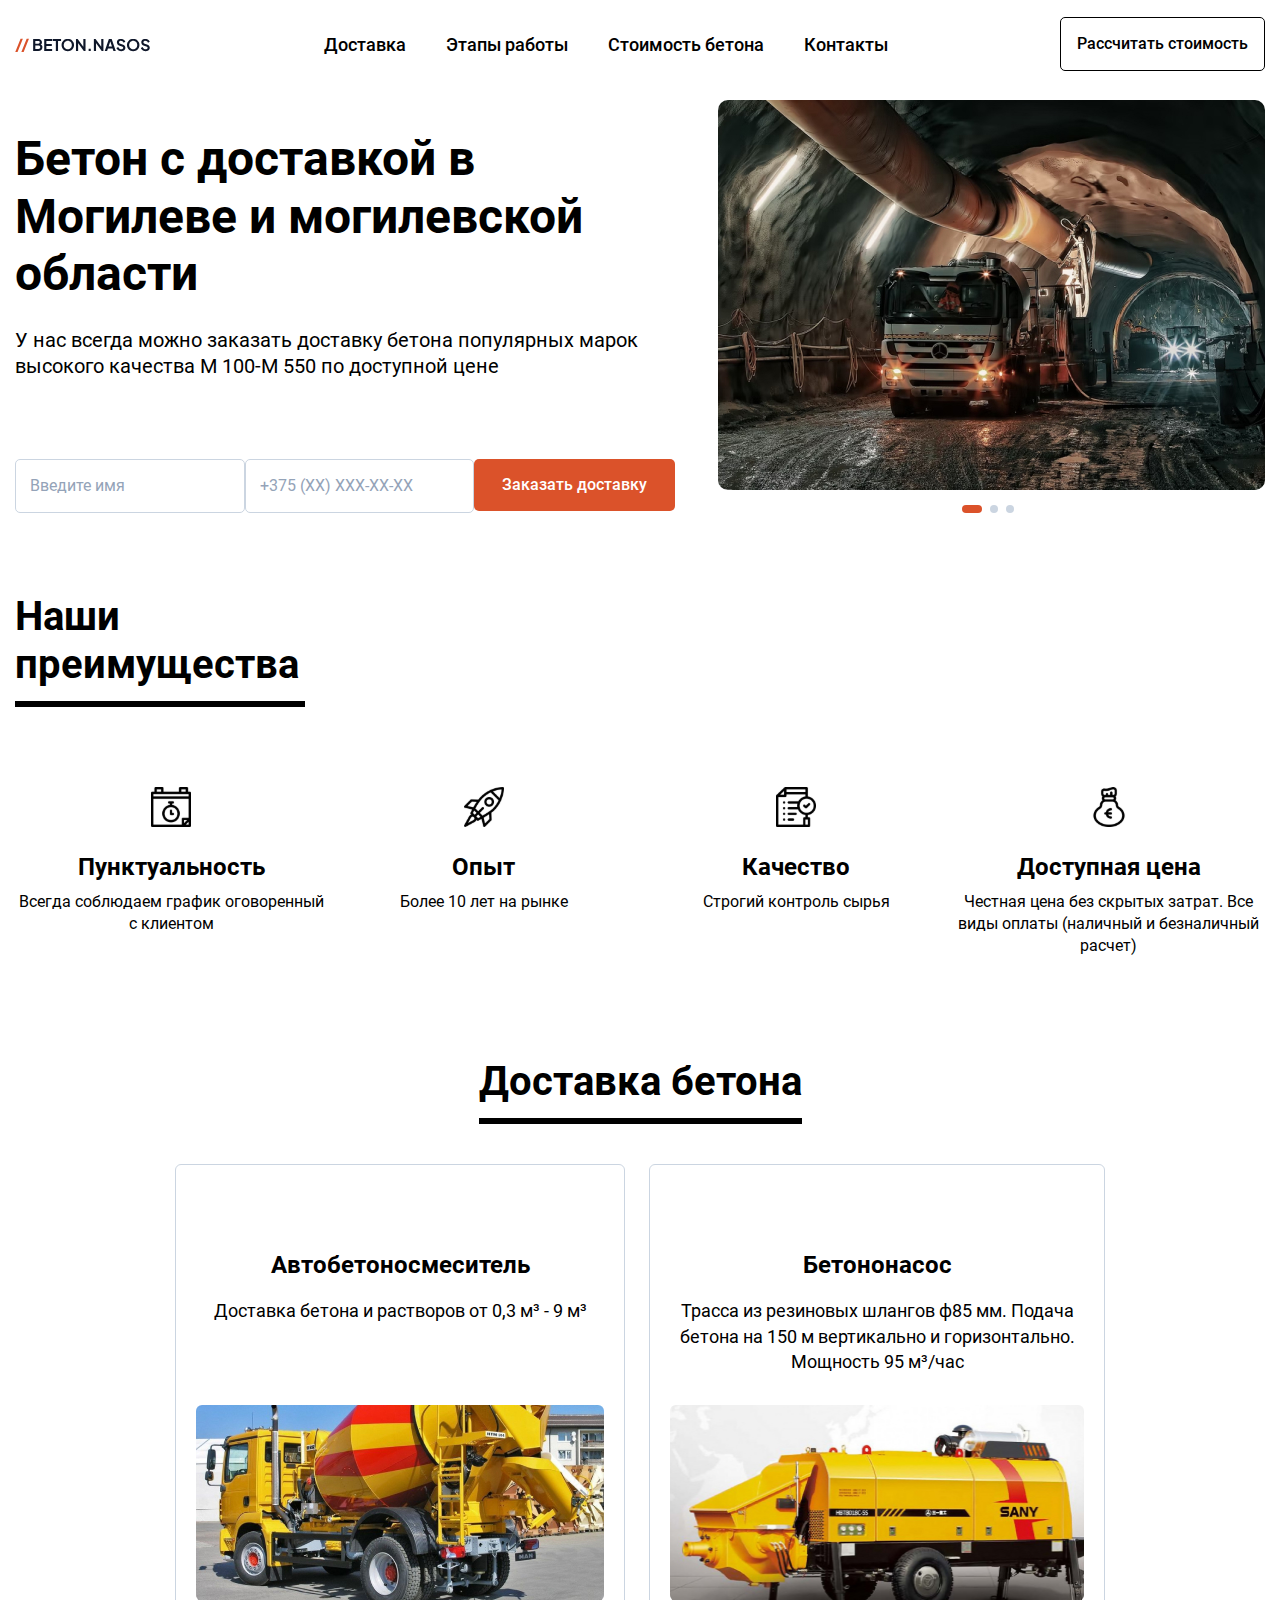
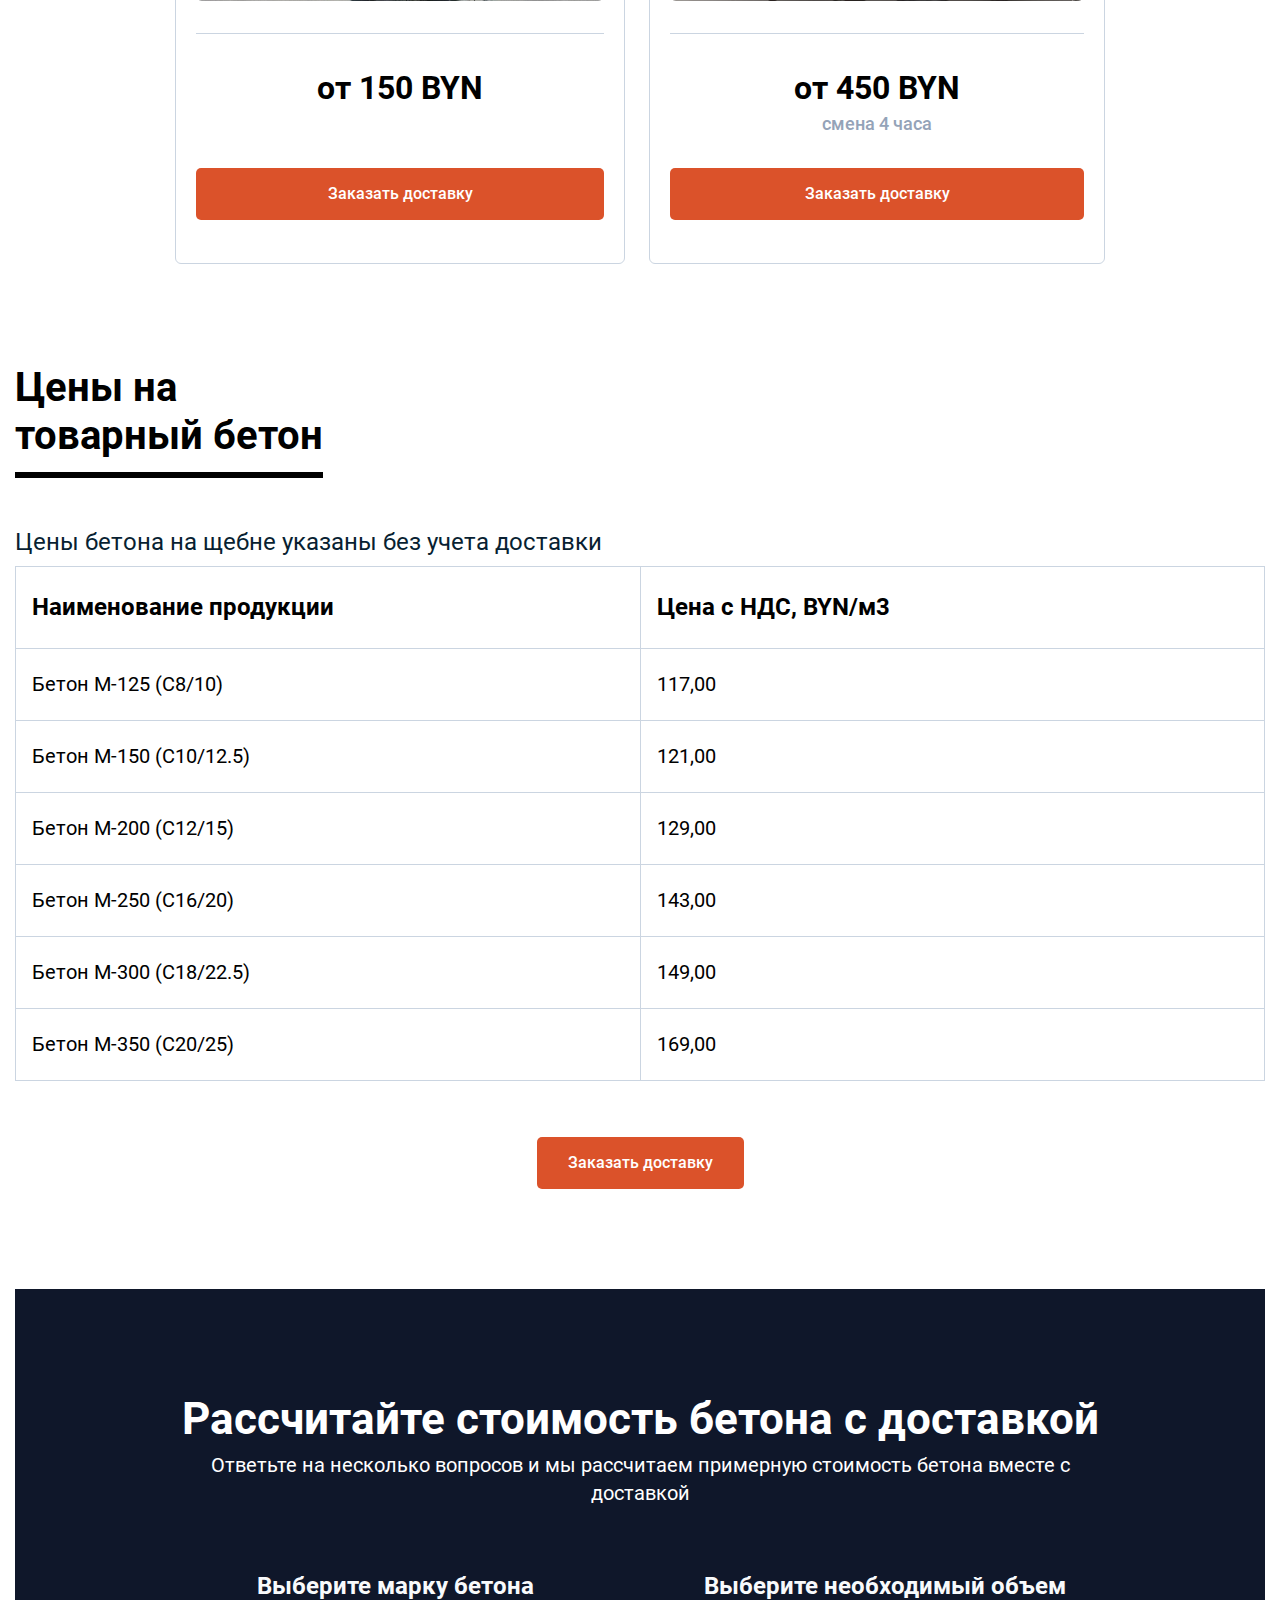
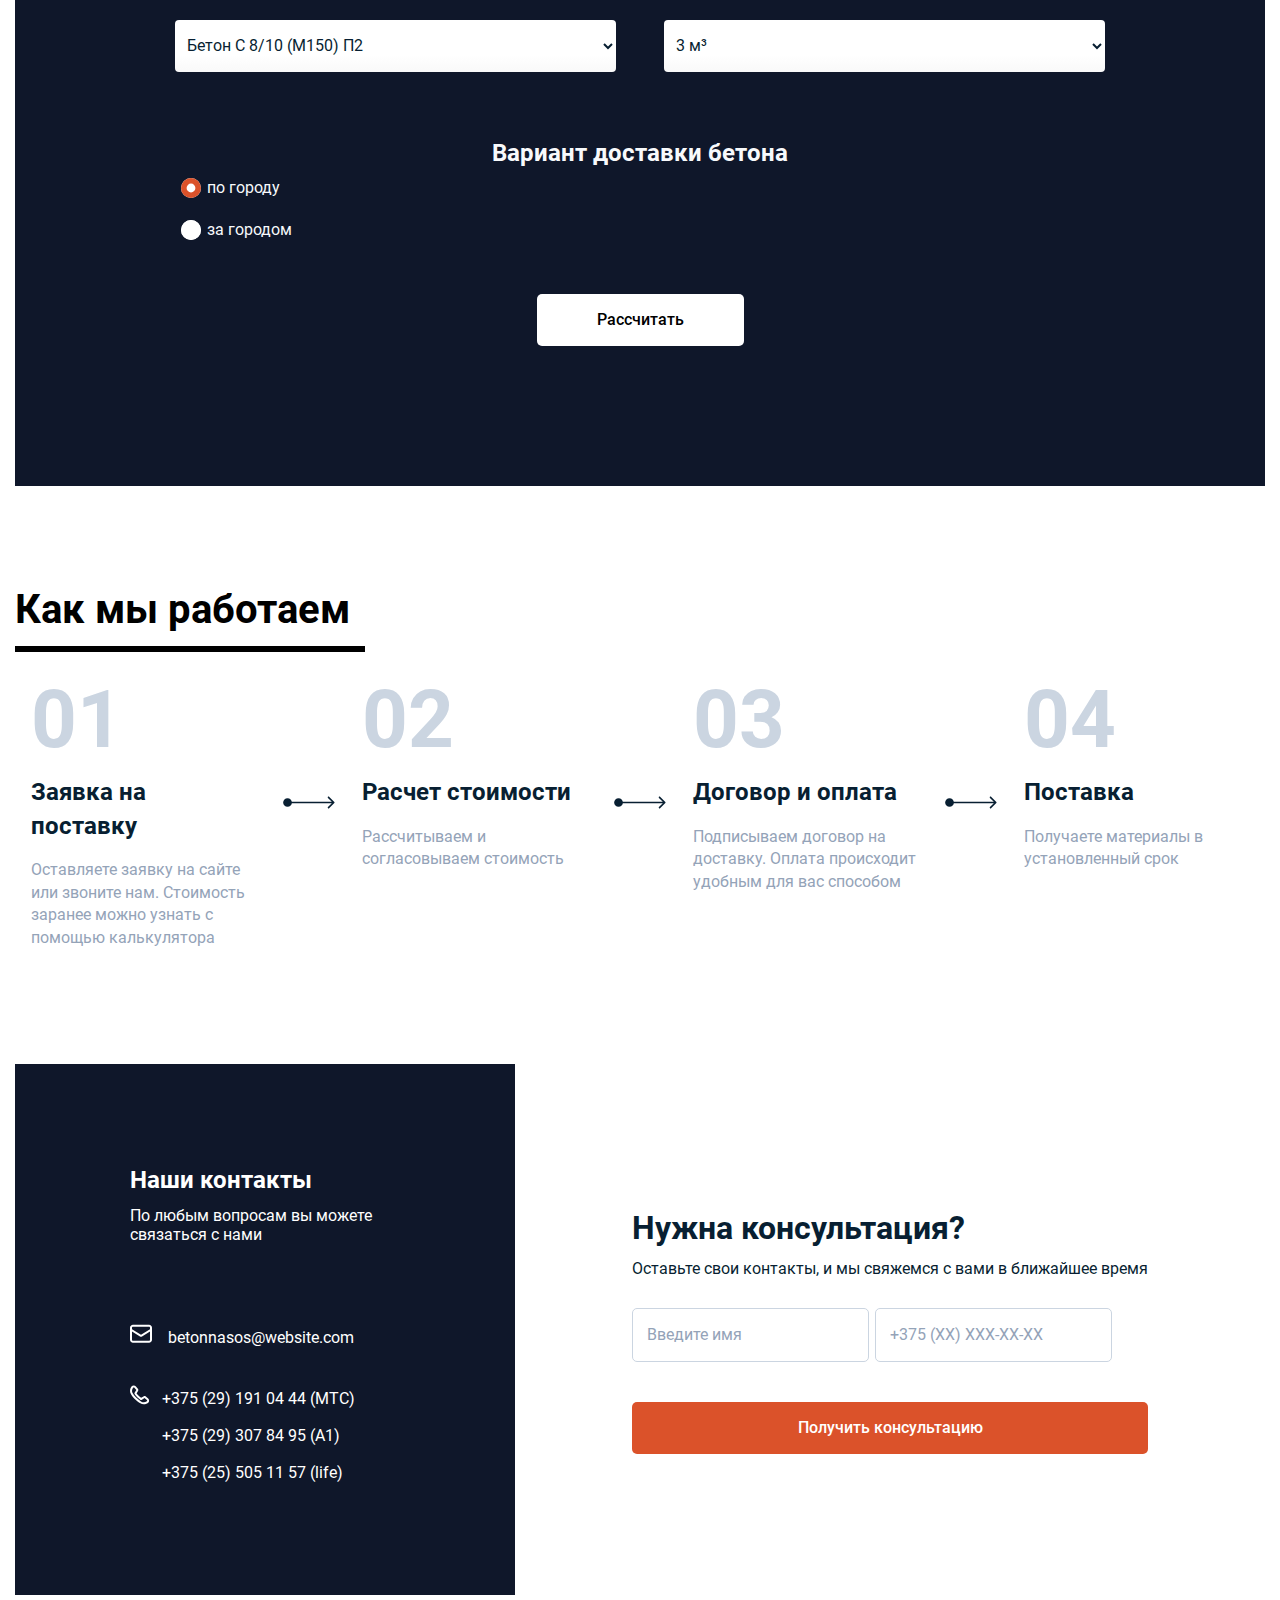
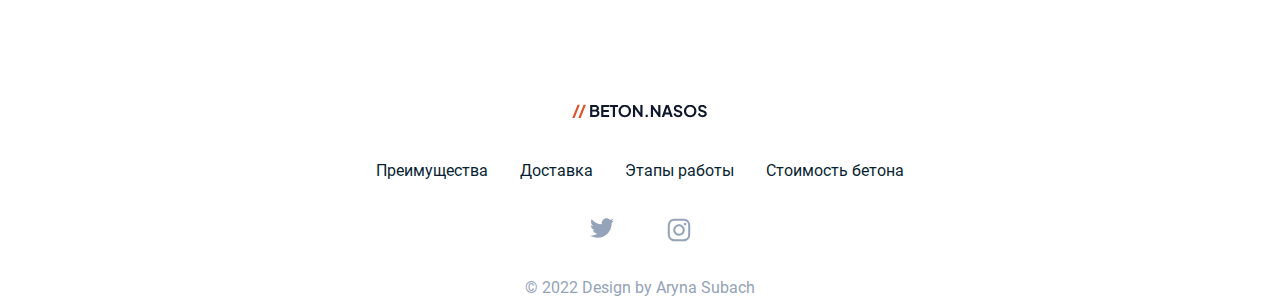
==== commit 0a850d50: "zxc" ====
--- a/index.html
+++ b/index.html
@@ -4,7 +4,7 @@
 <head>
     <meta charset="UTF-8">
     <meta http-equiv="X-UA-Compatible" content="IE=edge">
-    <meta name="viewport" content="width=1370">
+    <meta name="viewport" content="width=device-width, initial-scale=1.0">
     <title>Бетон насос</title>
     <link rel="stylesheet" href="./css/reset.css">
     <link rel="stylesheet" href="./css/base.css">
@@ -26,21 +26,29 @@
         <div class="container">
             <div class="header-row">
                 <div class="header-logo"><img src="./img/Logo.svg" alt="Logo"></div>
-                <nav class="header-nav">
-                    <ul>
-                        <li><a href="#delivery">Доставка</a></li>
-                        <li><a href="#how_we_work">Этапы работы</a></li>
-                        <li><a href="#price_table-info">Стоимость бетона</a></li>
-                        <li><a href="#consultation">Контакты</a></li>
-                    </ul>
-                </nav>
-                <div class="home-action">
+                <div class="header-nav">
+                    <li><a href="#delivery">Доставка</a></li>
+                    <li><a href="#how_we_work">Этапы работы</a></li>
+                    <li><a href="#price_table-info">Стоимость бетона</a></li>
+                    <li><a href="#consultation">Контакты</a></li>
+                </div>
+                <div class="header-action">
                     <a href="#calculator" class="action-header-calc-btn">Рассчитать стоимость</a>
+                </div>
+                <input type="checkbox" id="checkbox_toggle" />
+                <label for="checkbox_toggle" class="hamburger"><span class="hamburger-line"></span></label>
+            </div>
+            <div class="header-mobile-menu" id="header-mobile-menu">
+                <a href="#calculator" class="action-header-calc-btn">Рассчитать стоимость</a>
+                <div class="header-nav-mobile">
+                    <li><a href="#delivery">Доставка</a></li>
+                    <li><a href="#how_we_work">Этапы работы</a></li>
+                    <li><a href="#price_table-info">Стоимость бетона</a></li>
+                    <li><a href="#consultation">Контакты</a></li>
                 </div>
             </div>
         </div>
     </header>
-
     <main>
         <section class="home" id="home">
             <div class="container">
@@ -61,7 +69,7 @@
                         </div>
                     </div>
                     <div class="home-slider">
-                        <img src="/img/slider/slider1.jpg" class="slider-content" alt="Слайдер 1">
+                        <img src="./img/slider/slider1.jpg" class="slider-content" alt="Слайдер 1">
                         <div class="slider-buttons">
                             <span class="slider-button-active"></span>
                             <span class="slider-button"></span>
@@ -77,7 +85,7 @@
                 <h1 class="benefits-header">Наши преимущества</h1>
                 <div class="benefits-content">
                     <div class="benefits-content-element">
-                        <div class="benefits-content-element-img"><img src="/img/benefits/punctuality.svg"
+                        <div class="benefits-content-element-img"><img src="./img/benefits/punctuality.svg"
                                 alt="Пунктуальность"></div>
                         <div class="benefits-content-element-header">Пунктуальность</div>
                         <div class="benefits-content-element-description">Всегда соблюдаем график оговоренный с
@@ -85,19 +93,19 @@
                         </div>
                     </div>
                     <div class="benefits-content-element">
-                        <div class="benefits-content-element-img"><img src="/img/benefits/experience.svg" alt="Опыт">
+                        <div class="benefits-content-element-img"><img src="./img/benefits/experience.svg" alt="Опыт">
                         </div>
                         <div class="benefits-content-element-header">Опыт</div>
                         <div class="benefits-content-element-description">Более 10 лет на рынке</div>
                     </div>
                     <div class="benefits-content-element">
-                        <div class="benefits-content-element-img"><img src="/img/benefits/quality.svg" alt="Качество">
+                        <div class="benefits-content-element-img"><img src="./img/benefits/quality.svg" alt="Качество">
                         </div>
                         <div class="benefits-content-element-header">Качество</div>
                         <div class="benefits-content-element-description">Строгий контроль сырья</div>
                     </div>
                     <div class="benefits-content-element">
-                        <div class="benefits-content-element-img"><img src="/img/benefits/good_price.svg"
+                        <div class="benefits-content-element-img"><img src="./img/benefits/good_price.svg"
                                 alt="Доступная цена"></div>
                         <div class="benefits-content-element-header">Доступная цена</div>
                         <div class="benefits-content-element-description">Честная цена без скрытых затрат. Все виды
@@ -120,10 +128,10 @@
                             <div class="delivery-content-description">
                                 <p>Доставка бетона и растворов от 0,3 м³ - 9 м³</p>
                             </div>
-                            <img class="delivery-content-image" src="/img/delivery/delivery2.jpg" alt="Доставка 1">
+                            <img class="delivery-content-image" src="./img/delivery/delivery2.jpg" alt="Доставка 1">
                             <span class="delivery-content-separator"></span>
                             <div class="delivery-content-price">от 150 BYN</div>
-                            <div class="delivery-content-price-description"></div>
+                            <div class="delivery-content-price-description">&#8203;</div>
                             <div class="delivery-content-action-btn neworder">Заказать доставку</div>
                         </div>
                         <div class="delivery-content-item">
@@ -132,7 +140,7 @@
                                 <p>Трасса из резиновых шлангов ф85 мм. Подача бетона
                                     на 150 м вертикально и горизонтально. Мощность 95 м³/час</p>
                             </div>
-                            <img class="delivery-content-image" src="/img/delivery/delivery1.jpg" alt="Доставка 2">
+                            <img class="delivery-content-image" src="./img/delivery/delivery1.jpg" alt="Доставка 2">
 
                             <div class="delivery-content-separator"></div>
                             <div class="delivery-content-price">от 450 BYN</div>
@@ -215,8 +223,8 @@
                     <div class="home-action home-action-btn neworder">Заказать доставку</div>
                 </div>
             </div>
-        </section>
-
+        </section>      
+        
         <section class="calculator" id="calculator">
             <div class="container">
                 <div class="calculator-content">
@@ -295,7 +303,7 @@
                 <div class="how_we_work-content">
                     <div class="how_we_work-element">
                         <div class="how_we_work-element-header">01</div>
-                        <div class="how_we_work-element-title">Завка на поставку</div>
+                        <div class="how_we_work-element-title">Заявка на поставку</div>
                         <div class="how_we_work-element-description">Оставляете заявку на сайте или звоните нам.
                             Стоимость заранее можно узнать с помощью калькулятора</div>
                     </div>
@@ -417,12 +425,16 @@
                 </div>
                 <div class="footer-author" style="cursor: pointer;">
                     <a target="_blank" rel="noopener noreferrer" href="https://www.behance.net/arinasubach">
-                        © 2022Design by Aryna Subach
+                        © 2022 Design by Aryna Subach
                     </a>
                 </div>
             </div>
         </div>
     </footer>
+
+
+
+    
     <div id="calculationModal" class="modal">
         <div class="calculation-modal-content-wrapper">
             <span class="closeCalc">&times;</span>
@@ -526,7 +538,7 @@
                     <div class="calculation-modal-content-input-label">
                         Укажите номер телефона для связи *
                     </div>
-                    <input class="home-action home-action-input" id="new-order-phone" 
+                    <input class="home-action home-action-input" id="new-order-phone"
                         style="width: 100%; margin-top: 4px;" type="text" placeholder="+375 (XX) XXX-XX-XX">
                 </div>
                 <div class="consulation-ask-action-btn" style="width: 100%; margin-top: 24px;" id="send-new-order">
@@ -684,5 +696,15 @@
         }
     }
 
+    var hamuberger = document.getElementById("checkbox_toggle");
+    var mobileMenu = document.getElementById("header-mobile-menu");
+    hamuberger.addEventListener('change', function () {
+        if (hamuberger.checked) {
+            mobileMenu.style.display = "block";
+        } else {
+            mobileMenu.style.display = "none";
+        }
+    })
+
 
 </script>--- a/css/base.css
+++ b/css/base.css
@@ -30,7 +30,7 @@
 }
 
 .container {
-    width: 1370px;
+    max-width: 1370px;
     padding-left: 15px;
     padding-right: 15px;
     margin-left: auto;
--- a/css/blocks/header.css
+++ b/css/blocks/header.css
@@ -1,18 +1,15 @@
-@media (max-width: 767px) {
-
-    /* .header-nav {
-        display: none;
-    } */
-}
-
 .header {
-    padding-top: 19px;
-    padding-bottom: 19px;
+    padding: 17px 0;
     position: fixed;
     width: 100%;
     background-color: white;
     top: 0;
     left: 0;
+    z-index: 1000;
+}
+
+.header-mobile-menu {
+    display: none;
 }
 
 .header-row {
@@ -24,14 +21,17 @@
 .header-nav {
     font-weight: 500;
     font-size: 18px;
-}
-
-.header-nav ul {
     display: flex;
+    flex-direction: row;
+    justify-content: space-between;
 }
 
 .header-nav li:not(:last-child) {
     margin-right: 40px;
+}
+
+.header-nav li {
+    list-style: none;
 }
 
 .header-nav a {
@@ -44,23 +44,17 @@
     border-bottom: 2px solid #DB522A;
 }
 
-.header-action {
-    font-weight: 500;
-    font-size: 16px;
-}
-
 .action-header-calc-btn,
 a.action-header-calc-btn {
-    display: inline-block;
-    height: 52px;
+    display: block;
     line-height: 20px;
-    padding-left: 21px;
-    padding-right: 21px;
-    padding-top: 16px;
-    padding-bottom: 16px;
+    padding: 16px;
+    text-align: center;
     border: 1px solid black;
     border-radius: 5px;
     transition: color 0.2s ease;
+    font-weight: 500;
+    font-size: 16px;
 }
 
 .action-header-calc-btn:hover,
@@ -68,4 +62,100 @@
     color: #DB522A;
     border: 1px solid #DB522A;
     cursor: pointer;
+}
+
+#checkbox_toggle {
+    display: none;
+}
+
+.hamburger {
+    font-size: 24px;
+    cursor: pointer;
+    display: none;
+}
+
+.hamburger-line {
+    background-color: black;
+    display: block;
+    height: 2px;
+    position: relative;
+    width: 24px;
+}
+
+.hamburger-line::before,
+.hamburger-line::after {
+    background-color: black;
+    content: '';
+    display: block;
+    position: absolute;
+    transition: all 0.3;
+    width: 100%;
+    height: 100%;
+}
+
+.hamburger-line::before {
+    top: 7px;
+}
+
+.hamburger-line::after {
+    top: -7px;
+}
+
+@media (max-width: 768px) {
+
+    .hamburger {
+        display: block;
+        padding: 20px 0;
+    }
+
+    .header-nav {
+        display: none;
+    }
+
+    .header-action {
+        display: none;
+    }
+
+    .header-mobile-menu {
+        padding-top: 20px;
+    }
+
+    .header-nav-mobile {
+        display: flex;
+        flex-direction: column;
+        align-items: center;
+        font-weight: 500;
+        font-size: 18px;
+        line-height: 24px;
+    }
+
+    .header-nav-mobile li {
+        list-style: none;
+        width: 100%;
+        text-align: center;
+        padding-top: 8px;
+    }
+
+    .header-nav-mobile a {
+        transition: color 0.2s ease;
+    }
+
+    .header-nav-mobile li:hover {
+        color: #DB522A;
+        background-color: ghostwhite;
+    }
+
+    #checkbox_toggle:checked ~ .hamburger .hamburger-line {
+        background-color: transparent;
+    }
+
+    #checkbox_toggle:checked ~ .hamburger .hamburger-line::before {
+        transform: rotate(-45deg);
+        top: 0;
+    }
+
+    #checkbox_toggle:checked ~ .hamburger .hamburger-line::after {
+        transform: rotate(45deg);
+        top: 0;
+    }
 }--- a/css/blocks/home.css
+++ b/css/blocks/home.css
@@ -1,17 +1,4 @@
-@media only screen and (max-width: 767px) {
-
-    .home-content {
-        flex-direction: column;
-    }
-    .slider-content {
-        width: 100%;
-    }
-
-    
-  }
-
 .home {
-    height: 413px;
     margin-top: 100px;
 }
 
@@ -32,7 +19,7 @@
 }
 
 .home-text {
-    padding-top: 20px;
+    padding-top: 24px;
     font-weight: 400;
     font-size: 20px;
     line-height: 26px;
@@ -42,10 +29,8 @@
     font-weight: 500;
     font-size: 16px;
     line-height: 20px;
-    padding-top: 16px;
-    padding-bottom: 16px;
-    padding-left: 30px;
-    padding-right: 30px;
+    text-align: center;
+    padding: 16px;
     color: white;
     background-color: #DB522A;
     border-radius: 5px;
@@ -54,8 +39,9 @@
     cursor: pointer;
 }
 
-.home-action {
-    padding-right: 8px;
+.home-actions {
+    display: flex;
+    justify-content: space-between;
 }
 
 .home-actions {
@@ -66,11 +52,9 @@
 
 input.home-action-input {
     border: 1px solid #CBD5E1;
-    width: 220px;
+    min-width: 220px;
     border-radius: 5px;
-    padding-left: 16px;
-    padding-top: 14px;
-    padding-bottom: 14px;
+    padding: 14px;
     font-weight: 400;
     font-size: 16px;
     line-height: 24px;
@@ -111,7 +95,42 @@
 }
 
 .slider-content {
-    height: 390px;
+    max-height: 390px;
     max-width: 100%;
     border-radius: 10px;
+}
+
+@media only screen and (max-width: 767px) {
+
+    .home-content {
+        flex-direction: column;
+    }
+
+    .slider-content {
+        width: 100%;
+    }
+
+    .home-text {
+        padding-top: 16px;
+    }
+
+    .home-actions {
+        margin-top: 16px;
+        flex-direction: column;
+        gap: 5px;
+        padding: 10px 0;
+    }
+    
+    .home-action {
+        width: 100%;
+    }
+
+    .home {
+        margin-top: 50px;
+    }
+
+    .home-action-btn {
+        margin: 24px 0;
+    }
+
 }--- a/css/blocks/benefits.css
+++ b/css/blocks/benefits.css
@@ -14,14 +14,17 @@
 .benefits-content {
     display: flex;
     justify-content: space-between;
+    flex-wrap: wrap;
     padding-top: 80px;
 }
 
 .benefits-content-element {
-    max-width: 320px;
+    max-width: 25%;
     display: flex;
     flex-direction: column;
     align-items: center;
+    text-align: center;
+    flex: 25%;
 }
 
 .benefits-content-element-img {
@@ -42,4 +45,15 @@
     font-size: 16px;
     line-height: 140%;
     text-align: center;
+}
+
+
+@media (max-width: 768px) {
+
+
+    .benefits-content-element {
+        flex: 50%;
+        max-width: 50%;
+        padding-bottom: 32px;
+    }
 }--- a/css/blocks/delivery.css
+++ b/css/blocks/delivery.css
@@ -22,18 +22,18 @@
     padding-top: 40px;
     display: flex;
     flex-direction: row;
-    justify-content: space-between;
+    gap: 24px;
 }
 
 .delivery-content-item {
     display: flex;
     flex-direction: column;
     align-items: center;
-    width: 456px;
+    max-width: 456px;
     height: 700px;
     border: 1px solid #CBD5E1;
     border-radius: 6px;
-    margin-right: 24px;
+    padding: 20px;
 }
 
 .delivery-content-header {
@@ -49,21 +49,21 @@
     font-weight: 400;
     font-size: 18px;
     line-height: 140%;
-    width: 408px;
+    width: 100%;
     height: 75px;
     text-align: center;
 }
 
 .delivery-content-image {
     margin-top: 32px;
-    max-width: 408px;
+    width: 100%;
     height: 196px;
     border-radius: 6px;
 }
 
 .delivery-content-separator {
     margin-top: 32px;
-    width: 408px;
+    width: 100%;
     height: 1px;
     background-color: #CBD5E1;
 }
@@ -73,15 +73,11 @@
     font-weight: 700;
     font-size: 32px;
     line-height: 140%;
-    /* identical to box height, or 45px */
-
     text-align: center;
-
 }
 
 .delivery-content-price-description {
-    width: 408px;
-    height: 25px;
+    width: 100%;
 
     font-family: 'Roboto';
     font-style: normal;
@@ -99,15 +95,22 @@
     font-weight: 500;
     font-size: 16px;
     line-height: 20px;
-    padding-top: 16px;
-    padding-bottom: 16px;
-    padding-left: 30px;
-    padding-right: 30px;
+    padding: 16px;
     text-align: center;
     color: white;
     background-color: #DB522A;
     border-radius: 5px;
-    width: 408px;
+    width: 100%;
     height: 52px;
     cursor: pointer;
+}
+
+
+@media (max-width: 768px) {
+
+    .delivery-content {
+        flex-direction: column;
+        /* gap: 10px; */
+        align-items: center;
+    }
 }--- a/css/blocks/price_table.css
+++ b/css/blocks/price_table.css
@@ -12,8 +12,8 @@
 }
 
 .price_table {
-    table-layout: fixex;
-    width: 1340px;
+    table-layout: fixed;
+    width: 100%;
 }
 
 table,
@@ -52,4 +52,12 @@
     color: #081F32;
     padding-top: 50px;
     padding-bottom: 10px;
+}
+
+
+@media only screen and (max-width: 767px) {
+
+    .price_table-th {
+        font-size: 20px;
+    }
 }--- a/css/blocks/calculator.css
+++ b/css/blocks/calculator.css
@@ -3,13 +3,14 @@
 }
 
 .calculator-content {
-    width: 1340px;
+    width: 100%;
     background-color: #0F172A;
-    ;
     display: flex;
     justify-content: center;
     align-items: center;
+    text-align: center;
     flex-direction: column;
+    padding: 100px 160px;
 }
 
 .calculator-header {
@@ -19,7 +20,6 @@
     font-size: 44px;
     line-height: 140%;
     color: #FFFFFF;
-    padding-top: 100px;
 }
 
 .calculator-header-description {
@@ -34,20 +34,30 @@
 .calculator-params {
     display: flex;
     flex-direction: column;
+    width: 100%;
 }
 
 .calculator-select-params {
     display: flex;
     flex-direction: row;
     padding-top: 63px;
+    flex-wrap: wrap;
 }
 
 .calculator-beton-mark-param {
-    padding-right: 48px;
+    width: 50%;
+    max-width: 50%;
+    padding-right: 24px;
+}
+
+.calculator-volume-param {
+    width: 50%;
+    max-width: 50%;
+    padding-left: 24px;
 }
 
 .calculator-params select {
-    width: 456px;
+    width: 100%;
     height: 52px;
     border: 1px solid var(--select-border);
     border-radius: 4px;
@@ -175,4 +185,44 @@
 .outcity-enabled {
     display: flex;
     flex-direction: row;
+}
+
+
+@media (max-width: 768px) {
+
+    .calculator-content {
+        flex-direction: column;
+    }
+
+    .calculator-params {
+        flex-direction: column;
+    }
+
+    .calculator-select-params {
+        flex-direction: column;
+    }
+
+    .calculator-beton-mark-param {
+        width: 100%;
+        max-width: 100%;
+        padding-right: 0;
+        padding-bottom: 16px;
+    }
+    
+    .calculator-volume-param {
+        width: 100%;
+        max-width: 100%;
+        padding-left: 0;
+    }
+
+    .calculator-content {
+        padding: 40px 25px;
+    }
+
+    .calculator-header {
+        font-size: 36px;
+        line-height: 100%;
+        color: #FFFFFF;
+        padding-bottom: 16px;
+    }
 }--- a/css/blocks/how_we_work.css
+++ b/css/blocks/how_we_work.css
@@ -57,4 +57,21 @@
 .arrow {
     padding-left: 11px;
     padding-right: 11px;
+}
+
+@media (max-width: 768px) {
+
+    .how_we_work-content {
+        flex-direction: column;
+    }
+
+    .arrow {
+        transform: rotate(90deg);
+        z-index: -1;
+    }
+
+    .how_we_work-element {
+        align-items: center;
+        text-align: center;
+    }
 }--- a/css/blocks/consultation.css
+++ b/css/blocks/consultation.css
@@ -3,21 +3,26 @@
 }
 .consultation-content {
     display: flex;
+    flex-wrap: wrap;
 }
 
 .consultation-contancts-wrapper {
-    width: 547px;
-    height: 514px;
     background-color: #0F172A;
+    flex: 40%;
+    max-width: 40%;
+    align-items: center;
+    justify-content: center;
+    padding: 100px 0;
+    display: flex;
+    justify-content: space-around;
+    align-items: center;
 }
 
 .consultation-contancts {
     display: flex;
     flex-direction: column;
     align-items: flex-start;
-    padding-left: 142px;
-    max-width: 400px;
-    padding-top: 100px;
+    max-width: 270px;
 }
 
 .consultation-contancts-header {
@@ -74,9 +79,12 @@
     padding-bottom: 8px;
 }
 
-.consulation-ask {
-    padding-top: 120px;
-    padding-left: 130px;
+.consulation-ask-wrapper {    
+    flex: 60%;
+    max-width: 60%;
+    display: flex;
+    justify-content: space-around;
+    align-items: center;
 }
 
 .consulation-ask-header {
@@ -108,15 +116,41 @@
     font-size: 16px;
     line-height: 20px;
     margin-top: 40px;
-    padding-top: 16px;
-    padding-bottom: 16px;
-    padding-left: 30px;
-    padding-right: 30px;
+    padding: 16px;
     text-align: center;
     color: white;
     background-color: #DB522A;
     border-radius: 5px;
-    width: 328px;
+    width: 100%;
     height: 52px;
     cursor: pointer;
+}
+
+
+@media only screen and (max-width: 767px) {
+
+    .consultation-content {
+        flex-direction: column;
+    }
+
+    .consulation-ask-wrapper {    
+        flex: 100%;
+        max-width: 100%;
+    }
+
+    .consultation-contancts-wrapper {
+        background-color: #0F172A;
+        flex: 100%;
+        max-width: 100%;
+        padding: 32px 56px;
+    }
+
+    .consulation-ask-wrapper {
+        padding-top: 80px;
+    }
+    
+    .consulation-ask-inputs {
+        flex-direction: column;
+        gap: 8px;
+    }
 }--- a/css/blocks/footer.css
+++ b/css/blocks/footer.css
@@ -13,10 +13,11 @@
     font-size: 16px;
     line-height: 180%;
     color: #081F32;
+    display: flex;
+    gap: 32px;
 }
 
 .footer-link {
-    padding-right: 48px;
     cursor: pointer;
 }
 
@@ -32,4 +33,12 @@
     font-size: 16px;
     line-height: 180%;    
     color: #94A3B8;
+}
+
+
+@media only screen and (max-width: 767px) {
+    .footer-links {
+        flex-direction: column;
+        align-items: center;
+    }
 }--- a/css/blocks/base.css
+++ b/css/blocks/base.css
@@ -25,7 +25,7 @@
     background-color: white;
     margin: 15% auto;
     padding: 32px;
-    width: 450px;
+    max-width: 450px;
     border-radius: 10px;
 }
 
@@ -162,4 +162,9 @@
 .new-order-content {
     display: flex;
     flex-direction: column;
+}
+
+
+@media only screen and (max-width: 767px) {
+
 }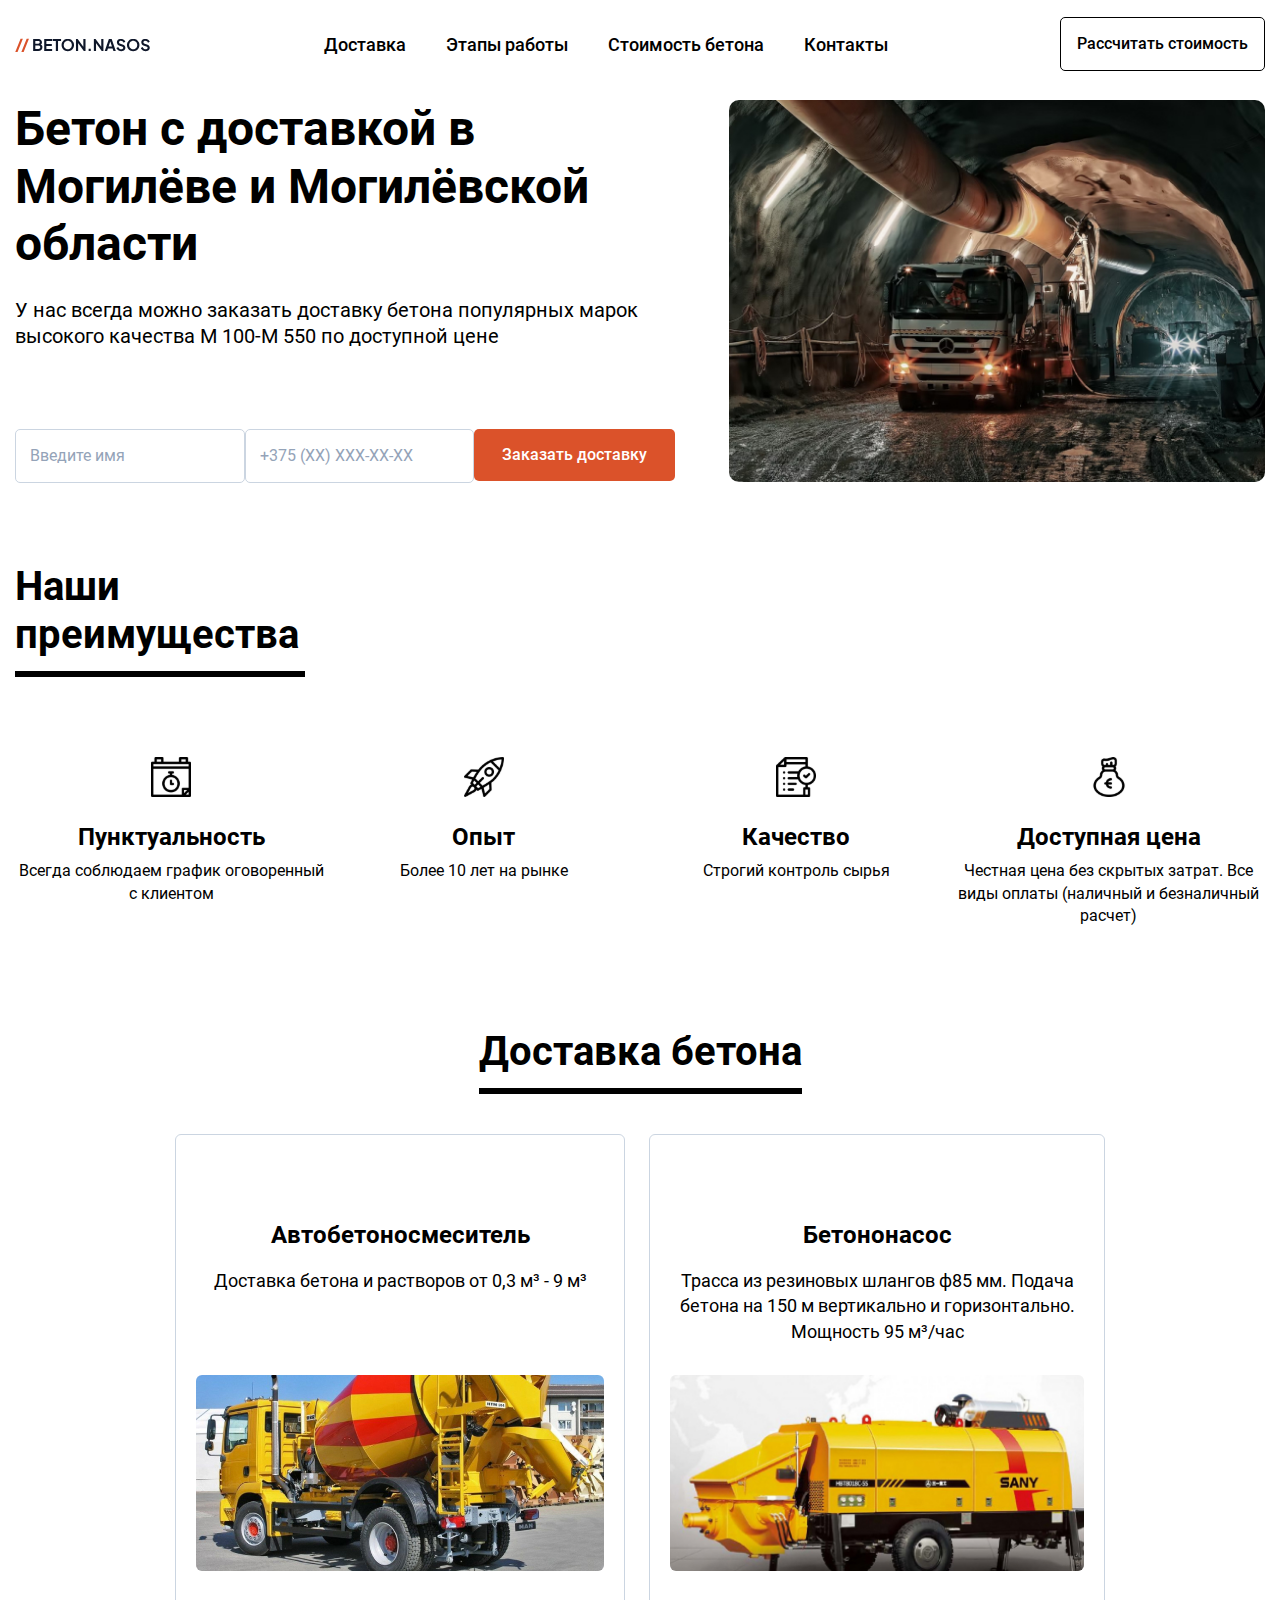
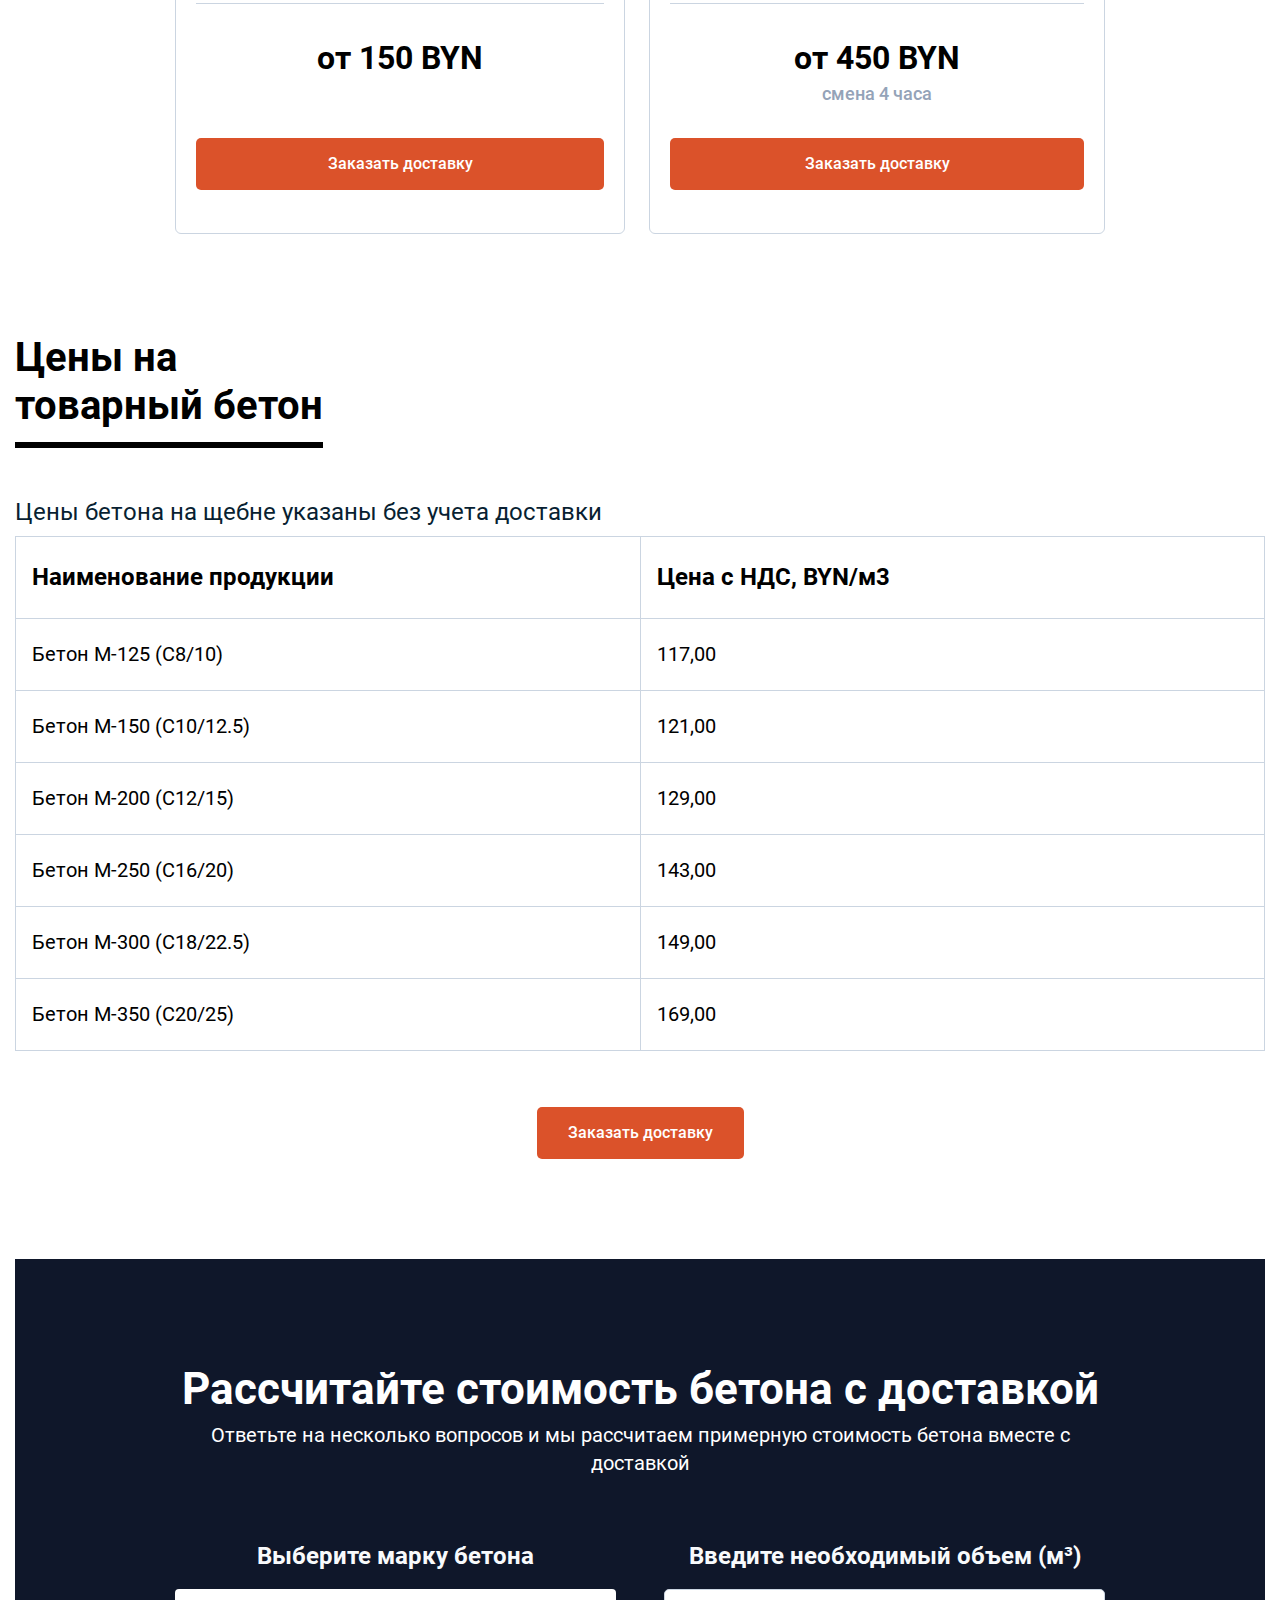
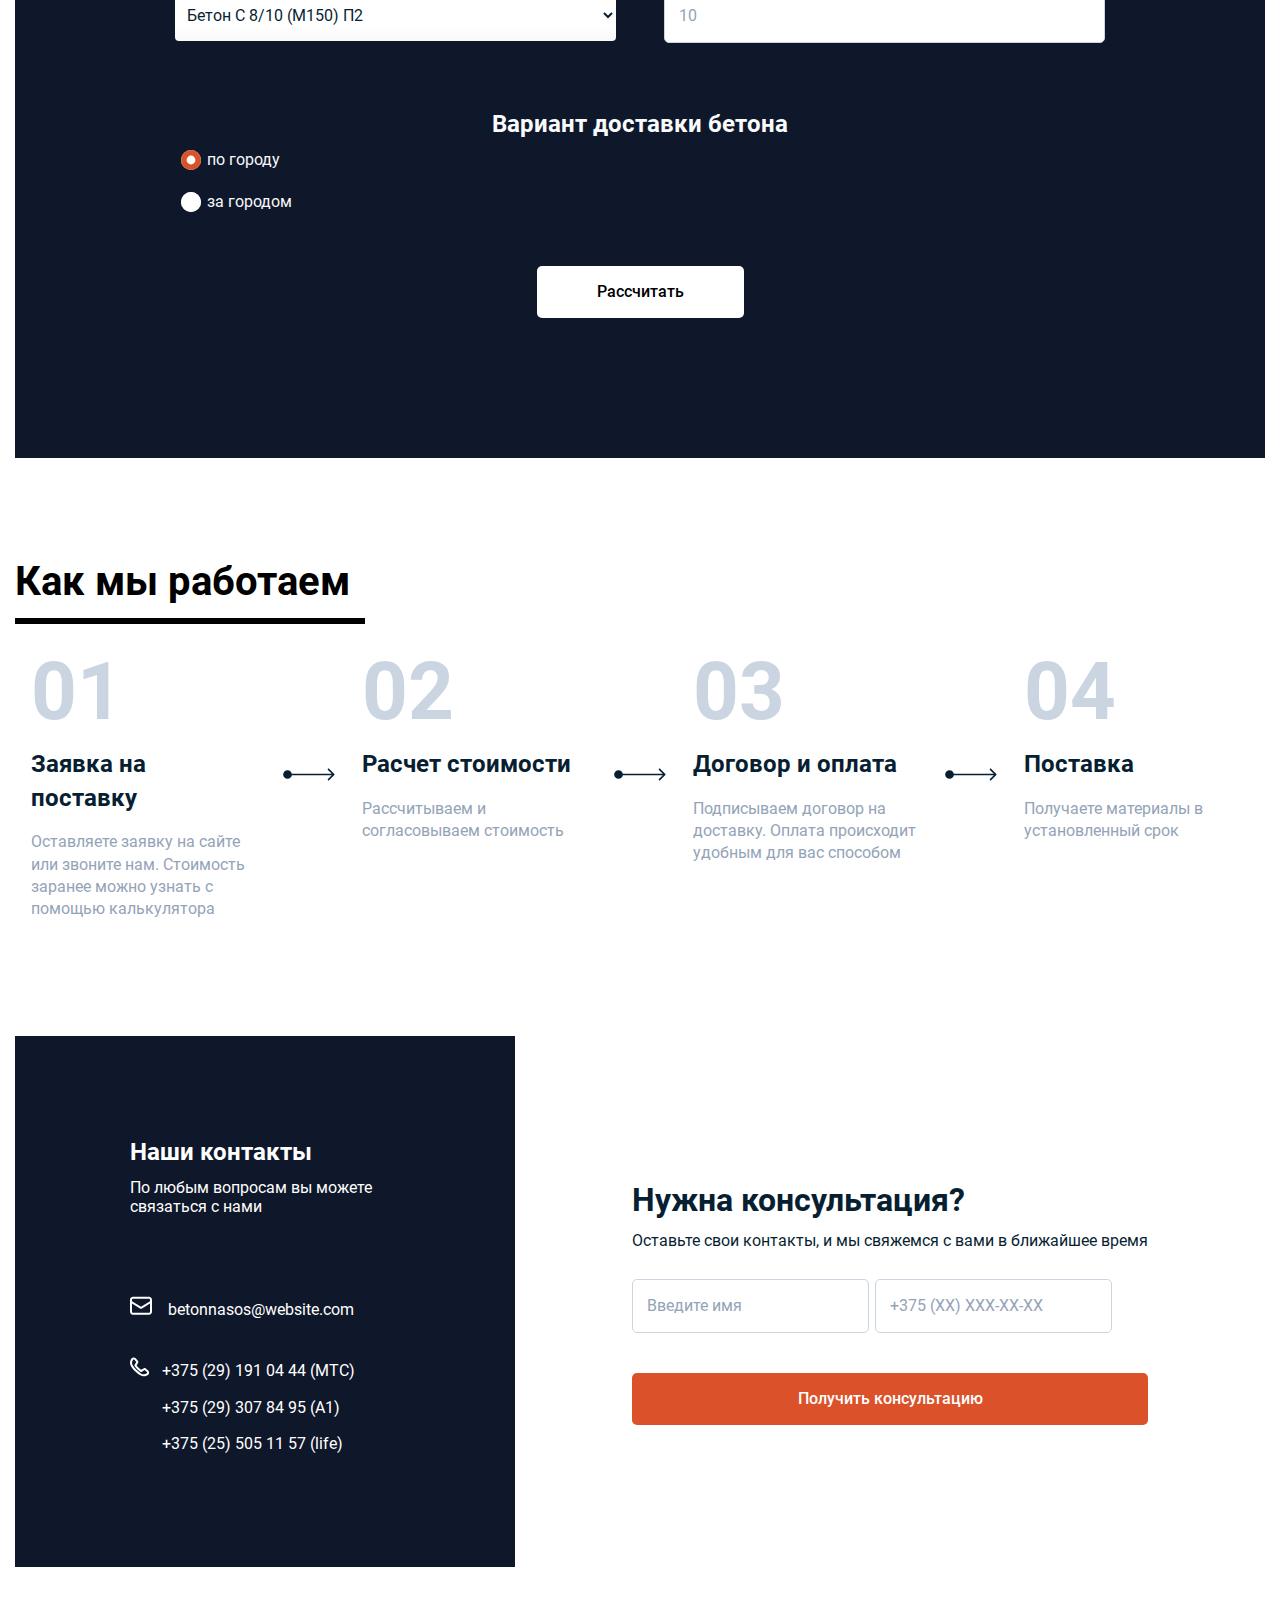
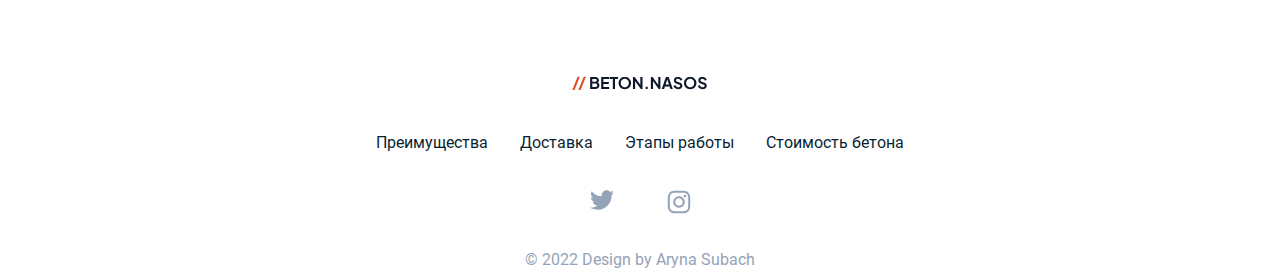
==== commit f3ce99bf: "zxc" ====
--- a/index.html
+++ b/index.html
@@ -54,7 +54,7 @@
             <div class="container">
                 <div class="home-content">
                     <div class="home-info">
-                        <h1 class="home-heading">Бетон с доставкой в Могилеве и могилевской области</h1>
+                        <h1 class="home-heading">Бетон с доставкой в Могилёве и Могилёвской области</h1>
                         <div class="home-text">
                             <p>У нас всегда можно заказать доставку бетона популярных марок высокого качества М
                                 100-М
@@ -69,12 +69,17 @@
                         </div>
                     </div>
                     <div class="home-slider">
-                        <img src="./img/slider/slider1.jpg" class="slider-content" alt="Слайдер 1">
-                        <div class="slider-buttons">
+                        <div class="slide fade">
+                            <img src="./img/slider/slider1.jpg" class="slider-content" alt="Слайдер 1">
+                        </div>
+                        <div class="slide fade">
+                            <img src="./img/slider/slider2.jpg" class="slider-content" alt="Слайдер 1">
+                        </div>
+                        <!-- <div class="slider-buttons">
                             <span class="slider-button-active"></span>
                             <span class="slider-button"></span>
                             <span class="slider-button"></span>
-                        </div>
+                        </div> -->
                     </div>
                 </div>
             </div>
@@ -223,8 +228,8 @@
                     <div class="home-action home-action-btn neworder">Заказать доставку</div>
                 </div>
             </div>
-        </section>      
-        
+        </section>
+
         <section class="calculator" id="calculator">
             <div class="container">
                 <div class="calculator-content">
@@ -250,15 +255,17 @@
                                 </select>
                             </div>
                             <div class="calculator-volume-param">
-                                <p class="calculator-param-select-header">Выберите необходимый объем </p>
-                                <select id="select-volume">
+                                <p class="calculator-param-select-header">Введите необходимый объем (м³) </p>
+                                <input class="home-action home-action-input" style="width: 100%" id="select-volume" type="number"
+                                    placeholder="10">
+                                <!-- <select id="select-volume">
                                     <option value="3">3 м³</option>
                                     <option value="4">4 м³</option>
                                     <option value="5">5 м³</option>
                                     <option value="6">6 м³</option>
                                     <option value="7">7 м³</option>
                                     <option value="8">8 м³</option>
-                                </select>
+                                </select> -->
                             </div>
                         </div>
                         <div class="calculator-delivery-variant-param">
@@ -275,7 +282,7 @@
                                 </label>
                                 <div id="outcity" class="outcity">
                                     <div>
-                                        <input class="delivery-params-input" type="text" id="outcity-range"
+                                        <input class="delivery-params-input" type="number" id="outcity-range"
                                             placeholder="в цифрах">
                                     </div>
                                     <div>
@@ -434,7 +441,7 @@
 
 
 
-    
+
     <div id="calculationModal" class="modal">
         <div class="calculation-modal-content-wrapper">
             <span class="closeCalc">&times;</span>
@@ -641,6 +648,13 @@
         var spanPrice = document.getElementById("beton-price");
         var rangeDiv = document.getElementById("modal-range-div");
         rangeDiv.style.display = "none";
+        console.log(selectVolume.value);
+        if (selectVolume.value) {
+            selectVolume.style.borderColor = "#CBD5E1";
+        } else {
+            selectVolume.style.borderColor = "red";
+            return
+        }
         var cost = selectBetonMark.value * selectVolume.value;
         if (outcityRadio.checked) {
             var outcityRange = document.getElementById("outcity-range");
@@ -651,7 +665,7 @@
             }
         }
         spanType.innerHTML = selectBetonMark.options[selectBetonMark.selectedIndex].text;
-        spanVolume.innerHTML = selectVolume.options[selectVolume.selectedIndex].text;
+        spanVolume.innerHTML = selectVolume.value + " м³";
         spanPrice.innerHTML = cost + " BYN";
         modal.style.display = "block";
     }
@@ -706,5 +720,18 @@
         }
     })
 
-
+    let slideIndex = 0;
+    showSlides();
+
+    function showSlides() {
+        let i;
+        let slides = document.getElementsByClassName("slide");
+        for (i = 0; i < slides.length; i++) {
+            slides[i].style.display = "none";
+        }
+        slideIndex++;
+        if (slideIndex > slides.length) { slideIndex = 1 }
+        slides[slideIndex - 1].style.display = "block";
+        setTimeout(showSlides, 4000); // Change image every 2 seconds
+    }
 </script>--- a/css/blocks/home.css
+++ b/css/blocks/home.css
@@ -8,7 +8,7 @@
 }
 
 .home-info {
-    margin-top: 30px;
+    /* margin-top: 30px; */
     max-width: 660px;
 }
 
@@ -65,12 +65,11 @@
     color: #94A3B8;
 }
 
-.home-slider {
-    display: flex;
-    flex-direction: column;
-}
+/* .slide {
+    display: none;
+} */
 
-.slider-buttons {
+/* .slider-buttons {
     padding-top: 15px;
     display: flex;
     flex-direction: row;
@@ -92,12 +91,41 @@
     width: 8px;
     background-color: #CBD5E1;
     border-radius: 50%;
+} */
+
+/* .home-slider {
+    max-width: 550px;
+    max-height: 382px;
+} */
+
+.fade {
+    animation-name: fade;
+    animation-duration: 2s;
+}
+
+@keyframes fade {
+    from {
+        opacity: .4
+    }
+
+    to {
+        opacity: 1
+    }
+}
+
+.slide {
+    max-width: 550px;
+    height: 382px;
 }
 
 .slider-content {
-    max-height: 390px;
-    max-width: 100%;
+    height: 100%;
+    width: 100%;
     border-radius: 10px;
+}
+
+img {    
+    object-fit: cover;
 }
 
 @media only screen and (max-width: 767px) {
@@ -120,7 +148,7 @@
         gap: 5px;
         padding: 10px 0;
     }
-    
+
     .home-action {
         width: 100%;
     }
@@ -133,4 +161,12 @@
         margin: 24px 0;
     }
 
+    .home-info {
+        margin-top: 30px;
+    }
+
+    .slide {
+        height: 260px;
+    }
+
 }